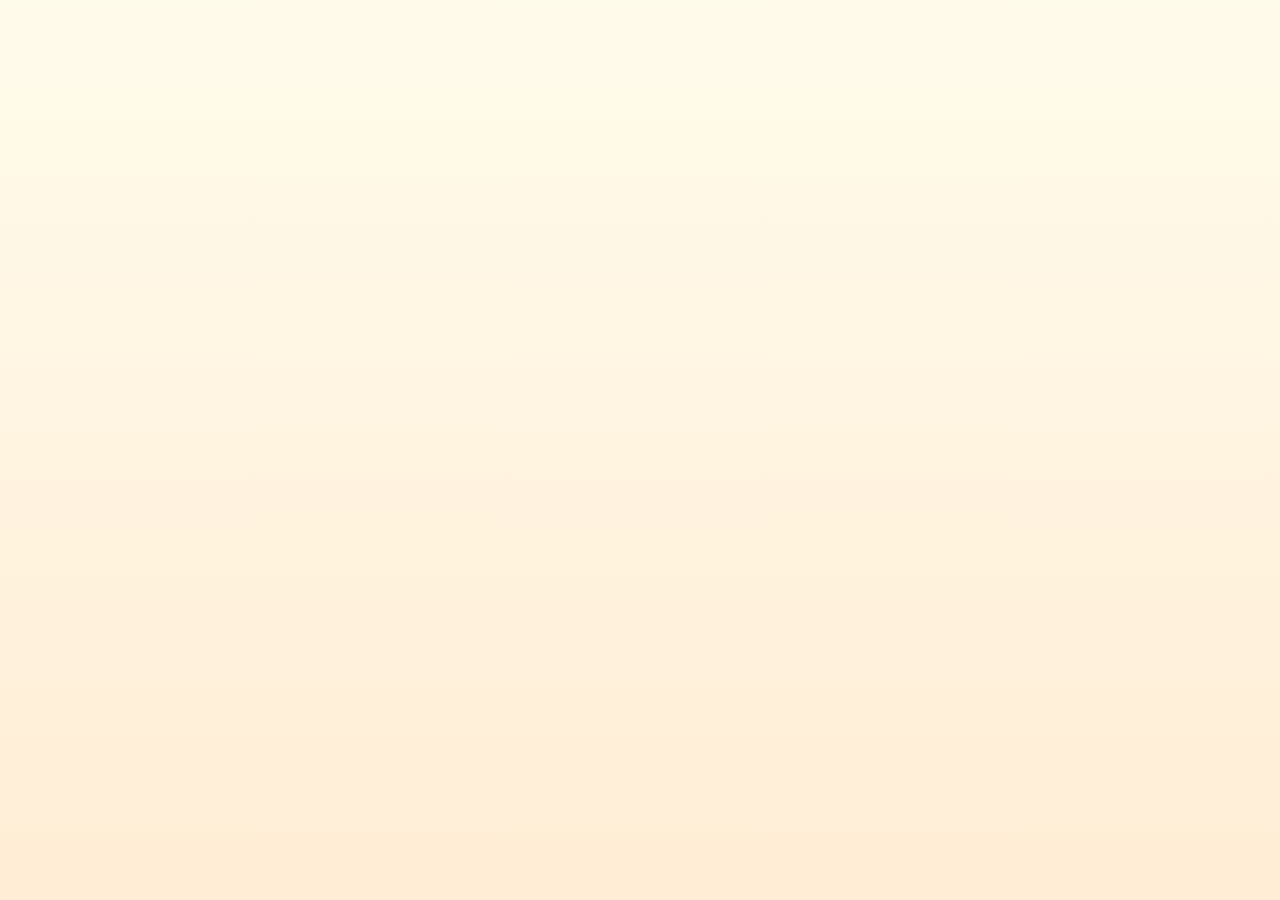
==== ancient-test/index.html @ 05420e65 "部署: 添加古代身份测试和五行介绍H5，替换导航页" ====
<!DOCTYPE html>
<html lang="zh-CN">
  <head>
    <meta charset="UTF-8" />
    <link rel="icon" type="image/svg+xml" href="/vite.svg" />
    <meta name="viewport" content="width=device-width, initial-scale=1.0" />
    <title>古代身份测试</title>
    <style>
      @import url('https://fonts.googleapis.com/css2?family=Ma+Shan+Zheng&display=swap');
      @import url('https://fonts.googleapis.com/css2?family=Noto+Serif+SC:wght@400;500;600&display=swap');
    </style>
    <script type="module" crossorigin src="./assets/index-dZW530NG.js"></script>
    <link rel="stylesheet" crossorigin href="./assets/index-D2iU4sr9.css">
  </head>
  <body>
    <div id="app"></div>
  </body>
</html>
---- ancient-test/assets/index-D2iU4sr9.css ----
*, ::before, ::after {
  --tw-border-spacing-x: 0;
  --tw-border-spacing-y: 0;
  --tw-translate-x: 0;
  --tw-translate-y: 0;
  --tw-rotate: 0;
  --tw-skew-x: 0;
  --tw-skew-y: 0;
  --tw-scale-x: 1;
  --tw-scale-y: 1;
  --tw-pan-x:  ;
  --tw-pan-y:  ;
  --tw-pinch-zoom:  ;
  --tw-scroll-snap-strictness: proximity;
  --tw-gradient-from-position:  ;
  --tw-gradient-via-position:  ;
  --tw-gradient-to-position:  ;
  --tw-ordinal:  ;
  --tw-slashed-zero:  ;
  --tw-numeric-figure:  ;
  --tw-numeric-spacing:  ;
  --tw-numeric-fraction:  ;
  --tw-ring-inset:  ;
  --tw-ring-offset-width: 0px;
  --tw-ring-offset-color: #fff;
  --tw-ring-color: rgb(59 130 246 / 0.5);
  --tw-ring-offset-shadow: 0 0 #0000;
  --tw-ring-shadow: 0 0 #0000;
  --tw-shadow: 0 0 #0000;
  --tw-shadow-colored: 0 0 #0000;
  --tw-blur:  ;
  --tw-brightness:  ;
  --tw-contrast:  ;
  --tw-grayscale:  ;
  --tw-hue-rotate:  ;
  --tw-invert:  ;
  --tw-saturate:  ;
  --tw-sepia:  ;
  --tw-drop-shadow:  ;
  --tw-backdrop-blur:  ;
  --tw-backdrop-brightness:  ;
  --tw-backdrop-contrast:  ;
  --tw-backdrop-grayscale:  ;
  --tw-backdrop-hue-rotate:  ;
  --tw-backdrop-invert:  ;
  --tw-backdrop-opacity:  ;
  --tw-backdrop-saturate:  ;
  --tw-backdrop-sepia:  ;
  --tw-contain-size:  ;
  --tw-contain-layout:  ;
  --tw-contain-paint:  ;
  --tw-contain-style:  ;
}

::backdrop {
  --tw-border-spacing-x: 0;
  --tw-border-spacing-y: 0;
  --tw-translate-x: 0;
  --tw-translate-y: 0;
  --tw-rotate: 0;
  --tw-skew-x: 0;
  --tw-skew-y: 0;
  --tw-scale-x: 1;
  --tw-scale-y: 1;
  --tw-pan-x:  ;
  --tw-pan-y:  ;
  --tw-pinch-zoom:  ;
  --tw-scroll-snap-strictness: proximity;
  --tw-gradient-from-position:  ;
  --tw-gradient-via-position:  ;
  --tw-gradient-to-position:  ;
  --tw-ordinal:  ;
  --tw-slashed-zero:  ;
  --tw-numeric-figure:  ;
  --tw-numeric-spacing:  ;
  --tw-numeric-fraction:  ;
  --tw-ring-inset:  ;
  --tw-ring-offset-width: 0px;
  --tw-ring-offset-color: #fff;
  --tw-ring-color: rgb(59 130 246 / 0.5);
  --tw-ring-offset-shadow: 0 0 #0000;
  --tw-ring-shadow: 0 0 #0000;
  --tw-shadow: 0 0 #0000;
  --tw-shadow-colored: 0 0 #0000;
  --tw-blur:  ;
  --tw-brightness:  ;
  --tw-contrast:  ;
  --tw-grayscale:  ;
  --tw-hue-rotate:  ;
  --tw-invert:  ;
  --tw-saturate:  ;
  --tw-sepia:  ;
  --tw-drop-shadow:  ;
  --tw-backdrop-blur:  ;
  --tw-backdrop-brightness:  ;
  --tw-backdrop-contrast:  ;
  --tw-backdrop-grayscale:  ;
  --tw-backdrop-hue-rotate:  ;
  --tw-backdrop-invert:  ;
  --tw-backdrop-opacity:  ;
  --tw-backdrop-saturate:  ;
  --tw-backdrop-sepia:  ;
  --tw-contain-size:  ;
  --tw-contain-layout:  ;
  --tw-contain-paint:  ;
  --tw-contain-style:  ;
}/*
! tailwindcss v3.4.19 | MIT License | https://tailwindcss.com
*//*
1. Prevent padding and border from affecting element width. (https://github.com/mozdevs/cssremedy/issues/4)
2. Allow adding a border to an element by just adding a border-width. (https://github.com/tailwindcss/tailwindcss/pull/116)
*/

*,
::before,
::after {
  box-sizing: border-box; /* 1 */
  border-width: 0; /* 2 */
  border-style: solid; /* 2 */
  border-color: #e5e7eb; /* 2 */
}

::before,
::after {
  --tw-content: '';
}

/*
1. Use a consistent sensible line-height in all browsers.
2. Prevent adjustments of font size after orientation changes in iOS.
3. Use a more readable tab size.
4. Use the user's configured `sans` font-family by default.
5. Use the user's configured `sans` font-feature-settings by default.
6. Use the user's configured `sans` font-variation-settings by default.
7. Disable tap highlights on iOS
*/

html,
:host {
  line-height: 1.5; /* 1 */
  -webkit-text-size-adjust: 100%; /* 2 */
  -moz-tab-size: 4; /* 3 */
  -o-tab-size: 4;
     tab-size: 4; /* 3 */
  font-family: ui-sans-serif, system-ui, sans-serif, "Apple Color Emoji", "Segoe UI Emoji", "Segoe UI Symbol", "Noto Color Emoji"; /* 4 */
  font-feature-settings: normal; /* 5 */
  font-variation-settings: normal; /* 6 */
  -webkit-tap-highlight-color: transparent; /* 7 */
}

/*
1. Remove the margin in all browsers.
2. Inherit line-height from `html` so users can set them as a class directly on the `html` element.
*/

body {
  margin: 0; /* 1 */
  line-height: inherit; /* 2 */
}

/*
1. Add the correct height in Firefox.
2. Correct the inheritance of border color in Firefox. (https://bugzilla.mozilla.org/show_bug.cgi?id=190655)
3. Ensure horizontal rules are visible by default.
*/

hr {
  height: 0; /* 1 */
  color: inherit; /* 2 */
  border-top-width: 1px; /* 3 */
}

/*
Add the correct text decoration in Chrome, Edge, and Safari.
*/

abbr:where([title]) {
  -webkit-text-decoration: underline dotted;
          text-decoration: underline dotted;
}

/*
Remove the default font size and weight for headings.
*/

h1,
h2,
h3,
h4,
h5,
h6 {
  font-size: inherit;
  font-weight: inherit;
}

/*
Reset links to optimize for opt-in styling instead of opt-out.
*/

a {
  color: inherit;
  text-decoration: inherit;
}

/*
Add the correct font weight in Edge and Safari.
*/

b,
strong {
  font-weight: bolder;
}

/*
1. Use the user's configured `mono` font-family by default.
2. Use the user's configured `mono` font-feature-settings by default.
3. Use the user's configured `mono` font-variation-settings by default.
4. Correct the odd `em` font sizing in all browsers.
*/

code,
kbd,
samp,
pre {
  font-family: ui-monospace, SFMono-Regular, Menlo, Monaco, Consolas, "Liberation Mono", "Courier New", monospace; /* 1 */
  font-feature-settings: normal; /* 2 */
  font-variation-settings: normal; /* 3 */
  font-size: 1em; /* 4 */
}

/*
Add the correct font size in all browsers.
*/

small {
  font-size: 80%;
}

/*
Prevent `sub` and `sup` elements from affecting the line height in all browsers.
*/

sub,
sup {
  font-size: 75%;
  line-height: 0;
  position: relative;
  vertical-align: baseline;
}

sub {
  bottom: -0.25em;
}

sup {
  top: -0.5em;
}

/*
1. Remove text indentation from table contents in Chrome and Safari. (https://bugs.chromium.org/p/chromium/issues/detail?id=999088, https://bugs.webkit.org/show_bug.cgi?id=201297)
2. Correct table border color inheritance in all Chrome and Safari. (https://bugs.chromium.org/p/chromium/issues/detail?id=935729, https://bugs.webkit.org/show_bug.cgi?id=195016)
3. Remove gaps between table borders by default.
*/

table {
  text-indent: 0; /* 1 */
  border-color: inherit; /* 2 */
  border-collapse: collapse; /* 3 */
}

/*
1. Change the font styles in all browsers.
2. Remove the margin in Firefox and Safari.
3. Remove default padding in all browsers.
*/

button,
input,
optgroup,
select,
textarea {
  font-family: inherit; /* 1 */
  font-feature-settings: inherit; /* 1 */
  font-variation-settings: inherit; /* 1 */
  font-size: 100%; /* 1 */
  font-weight: inherit; /* 1 */
  line-height: inherit; /* 1 */
  letter-spacing: inherit; /* 1 */
  color: inherit; /* 1 */
  margin: 0; /* 2 */
  padding: 0; /* 3 */
}

/*
Remove the inheritance of text transform in Edge and Firefox.
*/

button,
select {
  text-transform: none;
}

/*
1. Correct the inability to style clickable types in iOS and Safari.
2. Remove default button styles.
*/

button,
input:where([type='button']),
input:where([type='reset']),
input:where([type='submit']) {
  -webkit-appearance: button; /* 1 */
  background-color: transparent; /* 2 */
  background-image: none; /* 2 */
}

/*
Use the modern Firefox focus style for all focusable elements.
*/

:-moz-focusring {
  outline: auto;
}

/*
Remove the additional `:invalid` styles in Firefox. (https://github.com/mozilla/gecko-dev/blob/2f9eacd9d3d995c937b4251a5557d95d494c9be1/layout/style/res/forms.css#L728-L737)
*/

:-moz-ui-invalid {
  box-shadow: none;
}

/*
Add the correct vertical alignment in Chrome and Firefox.
*/

progress {
  vertical-align: baseline;
}

/*
Correct the cursor style of increment and decrement buttons in Safari.
*/

::-webkit-inner-spin-button,
::-webkit-outer-spin-button {
  height: auto;
}

/*
1. Correct the odd appearance in Chrome and Safari.
2. Correct the outline style in Safari.
*/

[type='search'] {
  -webkit-appearance: textfield; /* 1 */
  outline-offset: -2px; /* 2 */
}

/*
Remove the inner padding in Chrome and Safari on macOS.
*/

::-webkit-search-decoration {
  -webkit-appearance: none;
}

/*
1. Correct the inability to style clickable types in iOS and Safari.
2. Change font properties to `inherit` in Safari.
*/

::-webkit-file-upload-button {
  -webkit-appearance: button; /* 1 */
  font: inherit; /* 2 */
}

/*
Add the correct display in Chrome and Safari.
*/

summary {
  display: list-item;
}

/*
Removes the default spacing and border for appropriate elements.
*/

blockquote,
dl,
dd,
h1,
h2,
h3,
h4,
h5,
h6,
hr,
figure,
p,
pre {
  margin: 0;
}

fieldset {
  margin: 0;
  padding: 0;
}

legend {
  padding: 0;
}

ol,
ul,
menu {
  list-style: none;
  margin: 0;
  padding: 0;
}

/*
Reset default styling for dialogs.
*/
dialog {
  padding: 0;
}

/*
Prevent resizing textareas horizontally by default.
*/

textarea {
  resize: vertical;
}

/*
1. Reset the default placeholder opacity in Firefox. (https://github.com/tailwindlabs/tailwindcss/issues/3300)
2. Set the default placeholder color to the user's configured gray 400 color.
*/

input::-moz-placeholder, textarea::-moz-placeholder {
  opacity: 1; /* 1 */
  color: #9ca3af; /* 2 */
}

input::placeholder,
textarea::placeholder {
  opacity: 1; /* 1 */
  color: #9ca3af; /* 2 */
}

/*
Set the default cursor for buttons.
*/

button,
[role="button"] {
  cursor: pointer;
}

/*
Make sure disabled buttons don't get the pointer cursor.
*/
:disabled {
  cursor: default;
}

/*
1. Make replaced elements `display: block` by default. (https://github.com/mozdevs/cssremedy/issues/14)
2. Add `vertical-align: middle` to align replaced elements more sensibly by default. (https://github.com/jensimmons/cssremedy/issues/14#issuecomment-634934210)
   This can trigger a poorly considered lint error in some tools but is included by design.
*/

img,
svg,
video,
canvas,
audio,
iframe,
embed,
object {
  display: block; /* 1 */
  vertical-align: middle; /* 2 */
}

/*
Constrain images and videos to the parent width and preserve their intrinsic aspect ratio. (https://github.com/mozdevs/cssremedy/issues/14)
*/

img,
video {
  max-width: 100%;
  height: auto;
}

/* Make elements with the HTML hidden attribute stay hidden by default */
[hidden]:where(:not([hidden="until-found"])) {
  display: none;
}
.pointer-events-none {
  pointer-events: none;
}
.fixed {
  position: fixed;
}
.absolute {
  position: absolute;
}
.relative {
  position: relative;
}
.inset-0 {
  inset: 0px;
}
.left-1\/2 {
  left: 50%;
}
.left-4 {
  left: 1rem;
}
.top-4 {
  top: 1rem;
}
.top-\[100px\] {
  top: 100px;
}
.z-10 {
  z-index: 10;
}
.col-span-2 {
  grid-column: span 2 / span 2;
}
.mx-4 {
  margin-left: 1rem;
  margin-right: 1rem;
}
.mx-auto {
  margin-left: auto;
  margin-right: auto;
}
.-ml-1 {
  margin-left: -0.25rem;
}
.mb-1 {
  margin-bottom: 0.25rem;
}
.mb-10 {
  margin-bottom: 2.5rem;
}
.mb-2 {
  margin-bottom: 0.5rem;
}
.mb-3 {
  margin-bottom: 0.75rem;
}
.mb-4 {
  margin-bottom: 1rem;
}
.mb-5 {
  margin-bottom: 1.25rem;
}
.mb-6 {
  margin-bottom: 1.5rem;
}
.mb-8 {
  margin-bottom: 2rem;
}
.ml-3 {
  margin-left: 0.75rem;
}
.mr-2 {
  margin-right: 0.5rem;
}
.mr-3 {
  margin-right: 0.75rem;
}
.mt-1 {
  margin-top: 0.25rem;
}
.mt-10 {
  margin-top: 2.5rem;
}
.mt-12 {
  margin-top: 3rem;
}
.mt-2 {
  margin-top: 0.5rem;
}
.mt-3 {
  margin-top: 0.75rem;
}
.mt-4 {
  margin-top: 1rem;
}
.mt-6 {
  margin-top: 1.5rem;
}
.flex {
  display: flex;
}
.inline-flex {
  display: inline-flex;
}
.grid {
  display: grid;
}
.hidden {
  display: none;
}
.h-1\.5 {
  height: 0.375rem;
}
.h-10 {
  height: 2.5rem;
}
.h-16 {
  height: 4rem;
}
.h-2 {
  height: 0.5rem;
}
.h-3 {
  height: 0.75rem;
}
.h-4 {
  height: 1rem;
}
.h-5 {
  height: 1.25rem;
}
.h-8 {
  height: 2rem;
}
.h-\[135px\] {
  height: 135px;
}
.h-full {
  height: 100%;
}
.min-h-0 {
  min-height: 0px;
}
.min-h-screen {
  min-height: 100vh;
}
.w-1\.5 {
  width: 0.375rem;
}
.w-10 {
  width: 2.5rem;
}
.w-14 {
  width: 3.5rem;
}
.w-16 {
  width: 4rem;
}
.w-2 {
  width: 0.5rem;
}
.w-4 {
  width: 1rem;
}
.w-5 {
  width: 1.25rem;
}
.w-8 {
  width: 2rem;
}
.w-\[135px\] {
  width: 135px;
}
.w-full {
  width: 100%;
}
.max-w-2xl {
  max-width: 42rem;
}
.max-w-\[375px\] {
  max-width: 375px;
}
.max-w-md {
  max-width: 28rem;
}
.max-w-sm {
  max-width: 24rem;
}
.flex-1 {
  flex: 1 1 0%;
}
.flex-shrink {
  flex-shrink: 1;
}
.flex-shrink-0 {
  flex-shrink: 0;
}
.-translate-x-1\/2 {
  --tw-translate-x: -50%;
  transform: translate(var(--tw-translate-x), var(--tw-translate-y)) rotate(var(--tw-rotate)) skewX(var(--tw-skew-x)) skewY(var(--tw-skew-y)) scaleX(var(--tw-scale-x)) scaleY(var(--tw-scale-y));
}
.transform {
  transform: translate(var(--tw-translate-x), var(--tw-translate-y)) rotate(var(--tw-rotate)) skewX(var(--tw-skew-x)) skewY(var(--tw-skew-y)) scaleX(var(--tw-scale-x)) scaleY(var(--tw-scale-y));
}
@keyframes spin {

  to {
    transform: rotate(360deg);
  }
}
.animate-spin {
  animation: spin 1s linear infinite;
}
.cursor-pointer {
  cursor: pointer;
}
.list-none {
  list-style-type: none;
}
.grid-cols-2 {
  grid-template-columns: repeat(2, minmax(0, 1fr));
}
.grid-cols-7 {
  grid-template-columns: repeat(7, minmax(0, 1fr));
}
.flex-col {
  flex-direction: column;
}
.flex-wrap {
  flex-wrap: wrap;
}
.items-center {
  align-items: center;
}
.justify-center {
  justify-content: center;
}
.justify-between {
  justify-content: space-between;
}
.gap-2 {
  gap: 0.5rem;
}
.gap-3 {
  gap: 0.75rem;
}
.gap-4 {
  gap: 1rem;
}
.gap-5 {
  gap: 1.25rem;
}
.space-x-3 > :not([hidden]) ~ :not([hidden]) {
  --tw-space-x-reverse: 0;
  margin-right: calc(0.75rem * var(--tw-space-x-reverse));
  margin-left: calc(0.75rem * calc(1 - var(--tw-space-x-reverse)));
}
.space-y-3 > :not([hidden]) ~ :not([hidden]) {
  --tw-space-y-reverse: 0;
  margin-top: calc(0.75rem * calc(1 - var(--tw-space-y-reverse)));
  margin-bottom: calc(0.75rem * var(--tw-space-y-reverse));
}
.overflow-hidden {
  overflow: hidden;
}
.rounded {
  border-radius: 0.25rem;
}
.rounded-2xl {
  border-radius: 1rem;
}
.rounded-3xl {
  border-radius: 1.5rem;
}
.rounded-full {
  border-radius: 9999px;
}
.rounded-lg {
  border-radius: 0.5rem;
}
.rounded-xl {
  border-radius: 0.75rem;
}
.rounded-t-2xl {
  border-top-left-radius: 1rem;
  border-top-right-radius: 1rem;
}
.border {
  border-width: 1px;
}
.border-t {
  border-top-width: 1px;
}
.border-amber-200 {
  --tw-border-opacity: 1;
  border-color: rgb(253 230 138 / var(--tw-border-opacity, 1));
}
.border-amber-200\/0 {
  border-color: rgb(253 230 138 / 0);
}
.border-amber-200\/10 {
  border-color: rgb(253 230 138 / 0.1);
}
.border-amber-200\/100 {
  border-color: rgb(253 230 138 / 1);
}
.border-amber-200\/15 {
  border-color: rgb(253 230 138 / 0.15);
}
.border-amber-200\/20 {
  border-color: rgb(253 230 138 / 0.2);
}
.border-amber-200\/25 {
  border-color: rgb(253 230 138 / 0.25);
}
.border-amber-200\/30 {
  border-color: rgb(253 230 138 / 0.3);
}
.border-amber-200\/35 {
  border-color: rgb(253 230 138 / 0.35);
}
.border-amber-200\/40 {
  border-color: rgb(253 230 138 / 0.4);
}
.border-amber-200\/45 {
  border-color: rgb(253 230 138 / 0.45);
}
.border-amber-200\/5 {
  border-color: rgb(253 230 138 / 0.05);
}
.border-amber-200\/50 {
  border-color: rgb(253 230 138 / 0.5);
}
.border-amber-200\/55 {
  border-color: rgb(253 230 138 / 0.55);
}
.border-amber-200\/60 {
  border-color: rgb(253 230 138 / 0.6);
}
.border-amber-200\/65 {
  border-color: rgb(253 230 138 / 0.65);
}
.border-amber-200\/70 {
  border-color: rgb(253 230 138 / 0.7);
}
.border-amber-200\/75 {
  border-color: rgb(253 230 138 / 0.75);
}
.border-amber-200\/80 {
  border-color: rgb(253 230 138 / 0.8);
}
.border-amber-200\/85 {
  border-color: rgb(253 230 138 / 0.85);
}
.border-amber-200\/90 {
  border-color: rgb(253 230 138 / 0.9);
}
.border-amber-200\/95 {
  border-color: rgb(253 230 138 / 0.95);
}
.border-blue-200 {
  --tw-border-opacity: 1;
  border-color: rgb(191 219 254 / var(--tw-border-opacity, 1));
}
.border-blue-200\/0 {
  border-color: rgb(191 219 254 / 0);
}
.border-blue-200\/10 {
  border-color: rgb(191 219 254 / 0.1);
}
.border-blue-200\/100 {
  border-color: rgb(191 219 254 / 1);
}
.border-blue-200\/15 {
  border-color: rgb(191 219 254 / 0.15);
}
.border-blue-200\/20 {
  border-color: rgb(191 219 254 / 0.2);
}
.border-blue-200\/25 {
  border-color: rgb(191 219 254 / 0.25);
}
.border-blue-200\/30 {
  border-color: rgb(191 219 254 / 0.3);
}
.border-blue-200\/35 {
  border-color: rgb(191 219 254 / 0.35);
}
.border-blue-200\/40 {
  border-color: rgb(191 219 254 / 0.4);
}
.border-blue-200\/45 {
  border-color: rgb(191 219 254 / 0.45);
}
.border-blue-200\/5 {
  border-color: rgb(191 219 254 / 0.05);
}
.border-blue-200\/50 {
  border-color: rgb(191 219 254 / 0.5);
}
.border-blue-200\/55 {
  border-color: rgb(191 219 254 / 0.55);
}
.border-blue-200\/60 {
  border-color: rgb(191 219 254 / 0.6);
}
.border-blue-200\/65 {
  border-color: rgb(191 219 254 / 0.65);
}
.border-blue-200\/70 {
  border-color: rgb(191 219 254 / 0.7);
}
.border-blue-200\/75 {
  border-color: rgb(191 219 254 / 0.75);
}
.border-blue-200\/80 {
  border-color: rgb(191 219 254 / 0.8);
}
.border-blue-200\/85 {
  border-color: rgb(191 219 254 / 0.85);
}
.border-blue-200\/90 {
  border-color: rgb(191 219 254 / 0.9);
}
.border-blue-200\/95 {
  border-color: rgb(191 219 254 / 0.95);
}
.border-emerald-200 {
  --tw-border-opacity: 1;
  border-color: rgb(167 243 208 / var(--tw-border-opacity, 1));
}
.border-emerald-200\/0 {
  border-color: rgb(167 243 208 / 0);
}
.border-emerald-200\/10 {
  border-color: rgb(167 243 208 / 0.1);
}
.border-emerald-200\/100 {
  border-color: rgb(167 243 208 / 1);
}
.border-emerald-200\/15 {
  border-color: rgb(167 243 208 / 0.15);
}
.border-emerald-200\/20 {
  border-color: rgb(167 243 208 / 0.2);
}
.border-emerald-200\/25 {
  border-color: rgb(167 243 208 / 0.25);
}
.border-emerald-200\/30 {
  border-color: rgb(167 243 208 / 0.3);
}
.border-emerald-200\/35 {
  border-color: rgb(167 243 208 / 0.35);
}
.border-emerald-200\/40 {
  border-color: rgb(167 243 208 / 0.4);
}
.border-emerald-200\/45 {
  border-color: rgb(167 243 208 / 0.45);
}
.border-emerald-200\/5 {
  border-color: rgb(167 243 208 / 0.05);
}
.border-emerald-200\/50 {
  border-color: rgb(167 243 208 / 0.5);
}
.border-emerald-200\/55 {
  border-color: rgb(167 243 208 / 0.55);
}
.border-emerald-200\/60 {
  border-color: rgb(167 243 208 / 0.6);
}
.border-emerald-200\/65 {
  border-color: rgb(167 243 208 / 0.65);
}
.border-emerald-200\/70 {
  border-color: rgb(167 243 208 / 0.7);
}
.border-emerald-200\/75 {
  border-color: rgb(167 243 208 / 0.75);
}
.border-emerald-200\/80 {
  border-color: rgb(167 243 208 / 0.8);
}
.border-emerald-200\/85 {
  border-color: rgb(167 243 208 / 0.85);
}
.border-emerald-200\/90 {
  border-color: rgb(167 243 208 / 0.9);
}
.border-emerald-200\/95 {
  border-color: rgb(167 243 208 / 0.95);
}
.border-gray-200 {
  --tw-border-opacity: 1;
  border-color: rgb(229 231 235 / var(--tw-border-opacity, 1));
}
.border-gray-200\/50 {
  border-color: rgb(229 231 235 / 0.5);
}
.border-red-200 {
  --tw-border-opacity: 1;
  border-color: rgb(254 202 202 / var(--tw-border-opacity, 1));
}
.border-red-200\/0 {
  border-color: rgb(254 202 202 / 0);
}
.border-red-200\/10 {
  border-color: rgb(254 202 202 / 0.1);
}
.border-red-200\/100 {
  border-color: rgb(254 202 202 / 1);
}
.border-red-200\/15 {
  border-color: rgb(254 202 202 / 0.15);
}
.border-red-200\/20 {
  border-color: rgb(254 202 202 / 0.2);
}
.border-red-200\/25 {
  border-color: rgb(254 202 202 / 0.25);
}
.border-red-200\/30 {
  border-color: rgb(254 202 202 / 0.3);
}
.border-red-200\/35 {
  border-color: rgb(254 202 202 / 0.35);
}
.border-red-200\/40 {
  border-color: rgb(254 202 202 / 0.4);
}
.border-red-200\/45 {
  border-color: rgb(254 202 202 / 0.45);
}
.border-red-200\/5 {
  border-color: rgb(254 202 202 / 0.05);
}
.border-red-200\/50 {
  border-color: rgb(254 202 202 / 0.5);
}
.border-red-200\/55 {
  border-color: rgb(254 202 202 / 0.55);
}
.border-red-200\/60 {
  border-color: rgb(254 202 202 / 0.6);
}
.border-red-200\/65 {
  border-color: rgb(254 202 202 / 0.65);
}
.border-red-200\/70 {
  border-color: rgb(254 202 202 / 0.7);
}
.border-red-200\/75 {
  border-color: rgb(254 202 202 / 0.75);
}
.border-red-200\/80 {
  border-color: rgb(254 202 202 / 0.8);
}
.border-red-200\/85 {
  border-color: rgb(254 202 202 / 0.85);
}
.border-red-200\/90 {
  border-color: rgb(254 202 202 / 0.9);
}
.border-red-200\/95 {
  border-color: rgb(254 202 202 / 0.95);
}
.border-yellow-200 {
  --tw-border-opacity: 1;
  border-color: rgb(254 240 138 / var(--tw-border-opacity, 1));
}
.border-yellow-200\/0 {
  border-color: rgb(254 240 138 / 0);
}
.border-yellow-200\/10 {
  border-color: rgb(254 240 138 / 0.1);
}
.border-yellow-200\/100 {
  border-color: rgb(254 240 138 / 1);
}
.border-yellow-200\/15 {
  border-color: rgb(254 240 138 / 0.15);
}
.border-yellow-200\/20 {
  border-color: rgb(254 240 138 / 0.2);
}
.border-yellow-200\/25 {
  border-color: rgb(254 240 138 / 0.25);
}
.border-yellow-200\/30 {
  border-color: rgb(254 240 138 / 0.3);
}
.border-yellow-200\/35 {
  border-color: rgb(254 240 138 / 0.35);
}
.border-yellow-200\/40 {
  border-color: rgb(254 240 138 / 0.4);
}
.border-yellow-200\/45 {
  border-color: rgb(254 240 138 / 0.45);
}
.border-yellow-200\/5 {
  border-color: rgb(254 240 138 / 0.05);
}
.border-yellow-200\/50 {
  border-color: rgb(254 240 138 / 0.5);
}
.border-yellow-200\/55 {
  border-color: rgb(254 240 138 / 0.55);
}
.border-yellow-200\/60 {
  border-color: rgb(254 240 138 / 0.6);
}
.border-yellow-200\/65 {
  border-color: rgb(254 240 138 / 0.65);
}
.border-yellow-200\/70 {
  border-color: rgb(254 240 138 / 0.7);
}
.border-yellow-200\/75 {
  border-color: rgb(254 240 138 / 0.75);
}
.border-yellow-200\/80 {
  border-color: rgb(254 240 138 / 0.8);
}
.border-yellow-200\/85 {
  border-color: rgb(254 240 138 / 0.85);
}
.border-yellow-200\/90 {
  border-color: rgb(254 240 138 / 0.9);
}
.border-yellow-200\/95 {
  border-color: rgb(254 240 138 / 0.95);
}
.bg-\[\#27ae60\] {
  --tw-bg-opacity: 1;
  background-color: rgb(39 174 96 / var(--tw-bg-opacity, 1));
}
.bg-\[\#2c3e50\] {
  --tw-bg-opacity: 1;
  background-color: rgb(44 62 80 / var(--tw-bg-opacity, 1));
}
.bg-\[\#f8f9fa\] {
  --tw-bg-opacity: 1;
  background-color: rgb(248 249 250 / var(--tw-bg-opacity, 1));
}
.bg-amber-100 {
  --tw-bg-opacity: 1;
  background-color: rgb(254 243 199 / var(--tw-bg-opacity, 1));
}
.bg-amber-50 {
  --tw-bg-opacity: 1;
  background-color: rgb(255 251 235 / var(--tw-bg-opacity, 1));
}
.bg-amber-50\/0 {
  background-color: rgb(255 251 235 / 0);
}
.bg-amber-50\/10 {
  background-color: rgb(255 251 235 / 0.1);
}
.bg-amber-50\/100 {
  background-color: rgb(255 251 235 / 1);
}
.bg-amber-50\/15 {
  background-color: rgb(255 251 235 / 0.15);
}
.bg-amber-50\/20 {
  background-color: rgb(255 251 235 / 0.2);
}
.bg-amber-50\/25 {
  background-color: rgb(255 251 235 / 0.25);
}
.bg-amber-50\/30 {
  background-color: rgb(255 251 235 / 0.3);
}
.bg-amber-50\/35 {
  background-color: rgb(255 251 235 / 0.35);
}
.bg-amber-50\/40 {
  background-color: rgb(255 251 235 / 0.4);
}
.bg-amber-50\/45 {
  background-color: rgb(255 251 235 / 0.45);
}
.bg-amber-50\/5 {
  background-color: rgb(255 251 235 / 0.05);
}
.bg-amber-50\/50 {
  background-color: rgb(255 251 235 / 0.5);
}
.bg-amber-50\/55 {
  background-color: rgb(255 251 235 / 0.55);
}
.bg-amber-50\/60 {
  background-color: rgb(255 251 235 / 0.6);
}
.bg-amber-50\/65 {
  background-color: rgb(255 251 235 / 0.65);
}
.bg-amber-50\/70 {
  background-color: rgb(255 251 235 / 0.7);
}
.bg-amber-50\/75 {
  background-color: rgb(255 251 235 / 0.75);
}
.bg-amber-50\/80 {
  background-color: rgb(255 251 235 / 0.8);
}
.bg-amber-50\/85 {
  background-color: rgb(255 251 235 / 0.85);
}
.bg-amber-50\/90 {
  background-color: rgb(255 251 235 / 0.9);
}
.bg-amber-50\/95 {
  background-color: rgb(255 251 235 / 0.95);
}
.bg-amber-500 {
  --tw-bg-opacity: 1;
  background-color: rgb(245 158 11 / var(--tw-bg-opacity, 1));
}
.bg-amber-500\/0 {
  background-color: rgb(245 158 11 / 0);
}
.bg-amber-500\/10 {
  background-color: rgb(245 158 11 / 0.1);
}
.bg-amber-500\/100 {
  background-color: rgb(245 158 11 / 1);
}
.bg-amber-500\/15 {
  background-color: rgb(245 158 11 / 0.15);
}
.bg-amber-500\/20 {
  background-color: rgb(245 158 11 / 0.2);
}
.bg-amber-500\/25 {
  background-color: rgb(245 158 11 / 0.25);
}
.bg-amber-500\/30 {
  background-color: rgb(245 158 11 / 0.3);
}
.bg-amber-500\/35 {
  background-color: rgb(245 158 11 / 0.35);
}
.bg-amber-500\/40 {
  background-color: rgb(245 158 11 / 0.4);
}
.bg-amber-500\/45 {
  background-color: rgb(245 158 11 / 0.45);
}
.bg-amber-500\/5 {
  background-color: rgb(245 158 11 / 0.05);
}
.bg-amber-500\/50 {
  background-color: rgb(245 158 11 / 0.5);
}
.bg-amber-500\/55 {
  background-color: rgb(245 158 11 / 0.55);
}
.bg-amber-500\/60 {
  background-color: rgb(245 158 11 / 0.6);
}
.bg-amber-500\/65 {
  background-color: rgb(245 158 11 / 0.65);
}
.bg-amber-500\/70 {
  background-color: rgb(245 158 11 / 0.7);
}
.bg-amber-500\/75 {
  background-color: rgb(245 158 11 / 0.75);
}
.bg-amber-500\/80 {
  background-color: rgb(245 158 11 / 0.8);
}
.bg-amber-500\/85 {
  background-color: rgb(245 158 11 / 0.85);
}
.bg-amber-500\/90 {
  background-color: rgb(245 158 11 / 0.9);
}
.bg-amber-500\/95 {
  background-color: rgb(245 158 11 / 0.95);
}
.bg-blue-50 {
  --tw-bg-opacity: 1;
  background-color: rgb(239 246 255 / var(--tw-bg-opacity, 1));
}
.bg-blue-50\/0 {
  background-color: rgb(239 246 255 / 0);
}
.bg-blue-50\/10 {
  background-color: rgb(239 246 255 / 0.1);
}
.bg-blue-50\/100 {
  background-color: rgb(239 246 255 / 1);
}
.bg-blue-50\/15 {
  background-color: rgb(239 246 255 / 0.15);
}
.bg-blue-50\/20 {
  background-color: rgb(239 246 255 / 0.2);
}
.bg-blue-50\/25 {
  background-color: rgb(239 246 255 / 0.25);
}
.bg-blue-50\/30 {
  background-color: rgb(239 246 255 / 0.3);
}
.bg-blue-50\/35 {
  background-color: rgb(239 246 255 / 0.35);
}
.bg-blue-50\/40 {
  background-color: rgb(239 246 255 / 0.4);
}
.bg-blue-50\/45 {
  background-color: rgb(239 246 255 / 0.45);
}
.bg-blue-50\/5 {
  background-color: rgb(239 246 255 / 0.05);
}
.bg-blue-50\/50 {
  background-color: rgb(239 246 255 / 0.5);
}
.bg-blue-50\/55 {
  background-color: rgb(239 246 255 / 0.55);
}
.bg-blue-50\/60 {
  background-color: rgb(239 246 255 / 0.6);
}
.bg-blue-50\/65 {
  background-color: rgb(239 246 255 / 0.65);
}
.bg-blue-50\/70 {
  background-color: rgb(239 246 255 / 0.7);
}
.bg-blue-50\/75 {
  background-color: rgb(239 246 255 / 0.75);
}
.bg-blue-50\/80 {
  background-color: rgb(239 246 255 / 0.8);
}
.bg-blue-50\/85 {
  background-color: rgb(239 246 255 / 0.85);
}
.bg-blue-50\/90 {
  background-color: rgb(239 246 255 / 0.9);
}
.bg-blue-50\/95 {
  background-color: rgb(239 246 255 / 0.95);
}
.bg-blue-500 {
  --tw-bg-opacity: 1;
  background-color: rgb(59 130 246 / var(--tw-bg-opacity, 1));
}
.bg-blue-500\/0 {
  background-color: rgb(59 130 246 / 0);
}
.bg-blue-500\/10 {
  background-color: rgb(59 130 246 / 0.1);
}
.bg-blue-500\/100 {
  background-color: rgb(59 130 246 / 1);
}
.bg-blue-500\/15 {
  background-color: rgb(59 130 246 / 0.15);
}
.bg-blue-500\/20 {
  background-color: rgb(59 130 246 / 0.2);
}
.bg-blue-500\/25 {
  background-color: rgb(59 130 246 / 0.25);
}
.bg-blue-500\/30 {
  background-color: rgb(59 130 246 / 0.3);
}
.bg-blue-500\/35 {
  background-color: rgb(59 130 246 / 0.35);
}
.bg-blue-500\/40 {
  background-color: rgb(59 130 246 / 0.4);
}
.bg-blue-500\/45 {
  background-color: rgb(59 130 246 / 0.45);
}
.bg-blue-500\/5 {
  background-color: rgb(59 130 246 / 0.05);
}
.bg-blue-500\/50 {
  background-color: rgb(59 130 246 / 0.5);
}
.bg-blue-500\/55 {
  background-color: rgb(59 130 246 / 0.55);
}
.bg-blue-500\/60 {
  background-color: rgb(59 130 246 / 0.6);
}
.bg-blue-500\/65 {
  background-color: rgb(59 130 246 / 0.65);
}
.bg-blue-500\/70 {
  background-color: rgb(59 130 246 / 0.7);
}
.bg-blue-500\/75 {
  background-color: rgb(59 130 246 / 0.75);
}
.bg-blue-500\/80 {
  background-color: rgb(59 130 246 / 0.8);
}
.bg-blue-500\/85 {
  background-color: rgb(59 130 246 / 0.85);
}
.bg-blue-500\/90 {
  background-color: rgb(59 130 246 / 0.9);
}
.bg-blue-500\/95 {
  background-color: rgb(59 130 246 / 0.95);
}
.bg-earth {
  --tw-bg-opacity: 1;
  background-color: rgb(161 98 7 / var(--tw-bg-opacity, 1));
}
.bg-emerald-100 {
  --tw-bg-opacity: 1;
  background-color: rgb(209 250 229 / var(--tw-bg-opacity, 1));
}
.bg-emerald-50 {
  --tw-bg-opacity: 1;
  background-color: rgb(236 253 245 / var(--tw-bg-opacity, 1));
}
.bg-emerald-50\/0 {
  background-color: rgb(236 253 245 / 0);
}
.bg-emerald-50\/10 {
  background-color: rgb(236 253 245 / 0.1);
}
.bg-emerald-50\/100 {
  background-color: rgb(236 253 245 / 1);
}
.bg-emerald-50\/15 {
  background-color: rgb(236 253 245 / 0.15);
}
.bg-emerald-50\/20 {
  background-color: rgb(236 253 245 / 0.2);
}
.bg-emerald-50\/25 {
  background-color: rgb(236 253 245 / 0.25);
}
.bg-emerald-50\/30 {
  background-color: rgb(236 253 245 / 0.3);
}
.bg-emerald-50\/35 {
  background-color: rgb(236 253 245 / 0.35);
}
.bg-emerald-50\/40 {
  background-color: rgb(236 253 245 / 0.4);
}
.bg-emerald-50\/45 {
  background-color: rgb(236 253 245 / 0.45);
}
.bg-emerald-50\/5 {
  background-color: rgb(236 253 245 / 0.05);
}
.bg-emerald-50\/50 {
  background-color: rgb(236 253 245 / 0.5);
}
.bg-emerald-50\/55 {
  background-color: rgb(236 253 245 / 0.55);
}
.bg-emerald-50\/60 {
  background-color: rgb(236 253 245 / 0.6);
}
.bg-emerald-50\/65 {
  background-color: rgb(236 253 245 / 0.65);
}
.bg-emerald-50\/70 {
  background-color: rgb(236 253 245 / 0.7);
}
.bg-emerald-50\/75 {
  background-color: rgb(236 253 245 / 0.75);
}
.bg-emerald-50\/80 {
  background-color: rgb(236 253 245 / 0.8);
}
.bg-emerald-50\/85 {
  background-color: rgb(236 253 245 / 0.85);
}
.bg-emerald-50\/90 {
  background-color: rgb(236 253 245 / 0.9);
}
.bg-emerald-50\/95 {
  background-color: rgb(236 253 245 / 0.95);
}
.bg-emerald-500 {
  --tw-bg-opacity: 1;
  background-color: rgb(16 185 129 / var(--tw-bg-opacity, 1));
}
.bg-emerald-500\/0 {
  background-color: rgb(16 185 129 / 0);
}
.bg-emerald-500\/10 {
  background-color: rgb(16 185 129 / 0.1);
}
.bg-emerald-500\/100 {
  background-color: rgb(16 185 129 / 1);
}
.bg-emerald-500\/15 {
  background-color: rgb(16 185 129 / 0.15);
}
.bg-emerald-500\/20 {
  background-color: rgb(16 185 129 / 0.2);
}
.bg-emerald-500\/25 {
  background-color: rgb(16 185 129 / 0.25);
}
.bg-emerald-500\/30 {
  background-color: rgb(16 185 129 / 0.3);
}
.bg-emerald-500\/35 {
  background-color: rgb(16 185 129 / 0.35);
}
.bg-emerald-500\/40 {
  background-color: rgb(16 185 129 / 0.4);
}
.bg-emerald-500\/45 {
  background-color: rgb(16 185 129 / 0.45);
}
.bg-emerald-500\/5 {
  background-color: rgb(16 185 129 / 0.05);
}
.bg-emerald-500\/50 {
  background-color: rgb(16 185 129 / 0.5);
}
.bg-emerald-500\/55 {
  background-color: rgb(16 185 129 / 0.55);
}
.bg-emerald-500\/60 {
  background-color: rgb(16 185 129 / 0.6);
}
.bg-emerald-500\/65 {
  background-color: rgb(16 185 129 / 0.65);
}
.bg-emerald-500\/70 {
  background-color: rgb(16 185 129 / 0.7);
}
.bg-emerald-500\/75 {
  background-color: rgb(16 185 129 / 0.75);
}
.bg-emerald-500\/80 {
  background-color: rgb(16 185 129 / 0.8);
}
.bg-emerald-500\/85 {
  background-color: rgb(16 185 129 / 0.85);
}
.bg-emerald-500\/90 {
  background-color: rgb(16 185 129 / 0.9);
}
.bg-emerald-500\/95 {
  background-color: rgb(16 185 129 / 0.95);
}
.bg-fire {
  --tw-bg-opacity: 1;
  background-color: rgb(239 68 68 / var(--tw-bg-opacity, 1));
}
.bg-gray-100 {
  --tw-bg-opacity: 1;
  background-color: rgb(243 244 246 / var(--tw-bg-opacity, 1));
}
.bg-gray-200 {
  --tw-bg-opacity: 1;
  background-color: rgb(229 231 235 / var(--tw-bg-opacity, 1));
}
.bg-gray-500 {
  --tw-bg-opacity: 1;
  background-color: rgb(107 114 128 / var(--tw-bg-opacity, 1));
}
.bg-metal {
  --tw-bg-opacity: 1;
  background-color: rgb(245 158 11 / var(--tw-bg-opacity, 1));
}
.bg-red-50 {
  --tw-bg-opacity: 1;
  background-color: rgb(254 242 242 / var(--tw-bg-opacity, 1));
}
.bg-red-50\/0 {
  background-color: rgb(254 242 242 / 0);
}
.bg-red-50\/10 {
  background-color: rgb(254 242 242 / 0.1);
}
.bg-red-50\/100 {
  background-color: rgb(254 242 242 / 1);
}
.bg-red-50\/15 {
  background-color: rgb(254 242 242 / 0.15);
}
.bg-red-50\/20 {
  background-color: rgb(254 242 242 / 0.2);
}
.bg-red-50\/25 {
  background-color: rgb(254 242 242 / 0.25);
}
.bg-red-50\/30 {
  background-color: rgb(254 242 242 / 0.3);
}
.bg-red-50\/35 {
  background-color: rgb(254 242 242 / 0.35);
}
.bg-red-50\/40 {
  background-color: rgb(254 242 242 / 0.4);
}
.bg-red-50\/45 {
  background-color: rgb(254 242 242 / 0.45);
}
.bg-red-50\/5 {
  background-color: rgb(254 242 242 / 0.05);
}
.bg-red-50\/50 {
  background-color: rgb(254 242 242 / 0.5);
}
.bg-red-50\/55 {
  background-color: rgb(254 242 242 / 0.55);
}
.bg-red-50\/60 {
  background-color: rgb(254 242 242 / 0.6);
}
.bg-red-50\/65 {
  background-color: rgb(254 242 242 / 0.65);
}
.bg-red-50\/70 {
  background-color: rgb(254 242 242 / 0.7);
}
.bg-red-50\/75 {
  background-color: rgb(254 242 242 / 0.75);
}
.bg-red-50\/80 {
  background-color: rgb(254 242 242 / 0.8);
}
.bg-red-50\/85 {
  background-color: rgb(254 242 242 / 0.85);
}
.bg-red-50\/90 {
  background-color: rgb(254 242 242 / 0.9);
}
.bg-red-50\/95 {
  background-color: rgb(254 242 242 / 0.95);
}
.bg-red-500 {
  --tw-bg-opacity: 1;
  background-color: rgb(239 68 68 / var(--tw-bg-opacity, 1));
}
.bg-red-500\/0 {
  background-color: rgb(239 68 68 / 0);
}
.bg-red-500\/10 {
  background-color: rgb(239 68 68 / 0.1);
}
.bg-red-500\/100 {
  background-color: rgb(239 68 68 / 1);
}
.bg-red-500\/15 {
  background-color: rgb(239 68 68 / 0.15);
}
.bg-red-500\/20 {
  background-color: rgb(239 68 68 / 0.2);
}
.bg-red-500\/25 {
  background-color: rgb(239 68 68 / 0.25);
}
.bg-red-500\/30 {
  background-color: rgb(239 68 68 / 0.3);
}
.bg-red-500\/35 {
  background-color: rgb(239 68 68 / 0.35);
}
.bg-red-500\/40 {
  background-color: rgb(239 68 68 / 0.4);
}
.bg-red-500\/45 {
  background-color: rgb(239 68 68 / 0.45);
}
.bg-red-500\/5 {
  background-color: rgb(239 68 68 / 0.05);
}
.bg-red-500\/50 {
  background-color: rgb(239 68 68 / 0.5);
}
.bg-red-500\/55 {
  background-color: rgb(239 68 68 / 0.55);
}
.bg-red-500\/60 {
  background-color: rgb(239 68 68 / 0.6);
}
.bg-red-500\/65 {
  background-color: rgb(239 68 68 / 0.65);
}
.bg-red-500\/70 {
  background-color: rgb(239 68 68 / 0.7);
}
.bg-red-500\/75 {
  background-color: rgb(239 68 68 / 0.75);
}
.bg-red-500\/80 {
  background-color: rgb(239 68 68 / 0.8);
}
.bg-red-500\/85 {
  background-color: rgb(239 68 68 / 0.85);
}
.bg-red-500\/90 {
  background-color: rgb(239 68 68 / 0.9);
}
.bg-red-500\/95 {
  background-color: rgb(239 68 68 / 0.95);
}
.bg-water {
  --tw-bg-opacity: 1;
  background-color: rgb(59 130 246 / var(--tw-bg-opacity, 1));
}
.bg-white\/20 {
  background-color: rgb(255 255 255 / 0.2);
}
.bg-wood {
  --tw-bg-opacity: 1;
  background-color: rgb(16 185 129 / var(--tw-bg-opacity, 1));
}
.bg-yellow-50 {
  --tw-bg-opacity: 1;
  background-color: rgb(254 252 232 / var(--tw-bg-opacity, 1));
}
.bg-yellow-50\/0 {
  background-color: rgb(254 252 232 / 0);
}
.bg-yellow-50\/10 {
  background-color: rgb(254 252 232 / 0.1);
}
.bg-yellow-50\/100 {
  background-color: rgb(254 252 232 / 1);
}
.bg-yellow-50\/15 {
  background-color: rgb(254 252 232 / 0.15);
}
.bg-yellow-50\/20 {
  background-color: rgb(254 252 232 / 0.2);
}
.bg-yellow-50\/25 {
  background-color: rgb(254 252 232 / 0.25);
}
.bg-yellow-50\/30 {
  background-color: rgb(254 252 232 / 0.3);
}
.bg-yellow-50\/35 {
  background-color: rgb(254 252 232 / 0.35);
}
.bg-yellow-50\/40 {
  background-color: rgb(254 252 232 / 0.4);
}
.bg-yellow-50\/45 {
  background-color: rgb(254 252 232 / 0.45);
}
.bg-yellow-50\/5 {
  background-color: rgb(254 252 232 / 0.05);
}
.bg-yellow-50\/50 {
  background-color: rgb(254 252 232 / 0.5);
}
.bg-yellow-50\/55 {
  background-color: rgb(254 252 232 / 0.55);
}
.bg-yellow-50\/60 {
  background-color: rgb(254 252 232 / 0.6);
}
.bg-yellow-50\/65 {
  background-color: rgb(254 252 232 / 0.65);
}
.bg-yellow-50\/70 {
  background-color: rgb(254 252 232 / 0.7);
}
.bg-yellow-50\/75 {
  background-color: rgb(254 252 232 / 0.75);
}
.bg-yellow-50\/80 {
  background-color: rgb(254 252 232 / 0.8);
}
.bg-yellow-50\/85 {
  background-color: rgb(254 252 232 / 0.85);
}
.bg-yellow-50\/90 {
  background-color: rgb(254 252 232 / 0.9);
}
.bg-yellow-50\/95 {
  background-color: rgb(254 252 232 / 0.95);
}
.bg-yellow-500 {
  --tw-bg-opacity: 1;
  background-color: rgb(234 179 8 / var(--tw-bg-opacity, 1));
}
.bg-yellow-500\/0 {
  background-color: rgb(234 179 8 / 0);
}
.bg-yellow-500\/10 {
  background-color: rgb(234 179 8 / 0.1);
}
.bg-yellow-500\/100 {
  background-color: rgb(234 179 8 / 1);
}
.bg-yellow-500\/15 {
  background-color: rgb(234 179 8 / 0.15);
}
.bg-yellow-500\/20 {
  background-color: rgb(234 179 8 / 0.2);
}
.bg-yellow-500\/25 {
  background-color: rgb(234 179 8 / 0.25);
}
.bg-yellow-500\/30 {
  background-color: rgb(234 179 8 / 0.3);
}
.bg-yellow-500\/35 {
  background-color: rgb(234 179 8 / 0.35);
}
.bg-yellow-500\/40 {
  background-color: rgb(234 179 8 / 0.4);
}
.bg-yellow-500\/45 {
  background-color: rgb(234 179 8 / 0.45);
}
.bg-yellow-500\/5 {
  background-color: rgb(234 179 8 / 0.05);
}
.bg-yellow-500\/50 {
  background-color: rgb(234 179 8 / 0.5);
}
.bg-yellow-500\/55 {
  background-color: rgb(234 179 8 / 0.55);
}
.bg-yellow-500\/60 {
  background-color: rgb(234 179 8 / 0.6);
}
.bg-yellow-500\/65 {
  background-color: rgb(234 179 8 / 0.65);
}
.bg-yellow-500\/70 {
  background-color: rgb(234 179 8 / 0.7);
}
.bg-yellow-500\/75 {
  background-color: rgb(234 179 8 / 0.75);
}
.bg-yellow-500\/80 {
  background-color: rgb(234 179 8 / 0.8);
}
.bg-yellow-500\/85 {
  background-color: rgb(234 179 8 / 0.85);
}
.bg-yellow-500\/90 {
  background-color: rgb(234 179 8 / 0.9);
}
.bg-yellow-500\/95 {
  background-color: rgb(234 179 8 / 0.95);
}
.bg-gradient-to-b {
  background-image: linear-gradient(to bottom, var(--tw-gradient-stops));
}
.from-amber-50 {
  --tw-gradient-from: #fffbeb var(--tw-gradient-from-position);
  --tw-gradient-to: rgb(255 251 235 / 0) var(--tw-gradient-to-position);
  --tw-gradient-stops: var(--tw-gradient-from), var(--tw-gradient-to);
}
.to-amber-100\/40 {
  --tw-gradient-to: rgb(254 243 199 / 0.4) var(--tw-gradient-to-position);
}
.to-blue-100\/40 {
  --tw-gradient-to: rgb(219 234 254 / 0.4) var(--tw-gradient-to-position);
}
.to-emerald-100\/40 {
  --tw-gradient-to: rgb(209 250 229 / 0.4) var(--tw-gradient-to-position);
}
.to-orange-100 {
  --tw-gradient-to: #ffedd5 var(--tw-gradient-to-position);
}
.to-red-100\/40 {
  --tw-gradient-to: rgb(254 226 226 / 0.4) var(--tw-gradient-to-position);
}
.to-yellow-100\/40 {
  --tw-gradient-to: rgb(254 249 195 / 0.4) var(--tw-gradient-to-position);
}
.bg-cover {
  background-size: cover;
}
.bg-center {
  background-position: center;
}
.object-contain {
  -o-object-fit: contain;
     object-fit: contain;
}
.p-0 {
  padding: 0px;
}
.p-1 {
  padding: 0.25rem;
}
.p-3 {
  padding: 0.75rem;
}
.p-4 {
  padding: 1rem;
}
.p-5 {
  padding: 1.25rem;
}
.p-6 {
  padding: 1.5rem;
}
.px-10 {
  padding-left: 2.5rem;
  padding-right: 2.5rem;
}
.px-2 {
  padding-left: 0.5rem;
  padding-right: 0.5rem;
}
.px-3 {
  padding-left: 0.75rem;
  padding-right: 0.75rem;
}
.px-4 {
  padding-left: 1rem;
  padding-right: 1rem;
}
.px-6 {
  padding-left: 1.5rem;
  padding-right: 1.5rem;
}
.py-1 {
  padding-top: 0.25rem;
  padding-bottom: 0.25rem;
}
.py-1\.5 {
  padding-top: 0.375rem;
  padding-bottom: 0.375rem;
}
.py-2 {
  padding-top: 0.5rem;
  padding-bottom: 0.5rem;
}
.py-3 {
  padding-top: 0.75rem;
  padding-bottom: 0.75rem;
}
.py-4 {
  padding-top: 1rem;
  padding-bottom: 1rem;
}
.pb-2 {
  padding-bottom: 0.5rem;
}
.pt-4 {
  padding-top: 1rem;
}
.pt-6 {
  padding-top: 1.5rem;
}
.pt-\[110px\] {
  padding-top: 110px;
}
.text-center {
  text-align: center;
}
.font-serif {
  font-family: ui-serif, Georgia, Cambria, "Times New Roman", Times, serif;
}
.text-3xl {
  font-size: 1.875rem;
  line-height: 2.25rem;
}
.text-4xl {
  font-size: 2.25rem;
  line-height: 2.5rem;
}
.text-base {
  font-size: 1rem;
  line-height: 1.5rem;
}
.text-lg {
  font-size: 1.125rem;
  line-height: 1.75rem;
}
.text-sm {
  font-size: 0.875rem;
  line-height: 1.25rem;
}
.text-xl {
  font-size: 1.25rem;
  line-height: 1.75rem;
}
.text-xs {
  font-size: 0.75rem;
  line-height: 1rem;
}
.font-bold {
  font-weight: 700;
}
.font-medium {
  font-weight: 500;
}
.font-semibold {
  font-weight: 600;
}
.leading-relaxed {
  line-height: 1.625;
}
.tracking-wider {
  letter-spacing: 0.05em;
}
.tracking-widest {
  letter-spacing: 0.1em;
}
.text-\[\#2c3e50\] {
  --tw-text-opacity: 1;
  color: rgb(44 62 80 / var(--tw-text-opacity, 1));
}
.text-amber-500 {
  --tw-text-opacity: 1;
  color: rgb(245 158 11 / var(--tw-text-opacity, 1));
}
.text-amber-600 {
  --tw-text-opacity: 1;
  color: rgb(217 119 6 / var(--tw-text-opacity, 1));
}
.text-amber-600\/0 {
  color: rgb(217 119 6 / 0);
}
.text-amber-600\/10 {
  color: rgb(217 119 6 / 0.1);
}
.text-amber-600\/100 {
  color: rgb(217 119 6 / 1);
}
.text-amber-600\/15 {
  color: rgb(217 119 6 / 0.15);
}
.text-amber-600\/20 {
  color: rgb(217 119 6 / 0.2);
}
.text-amber-600\/25 {
  color: rgb(217 119 6 / 0.25);
}
.text-amber-600\/30 {
  color: rgb(217 119 6 / 0.3);
}
.text-amber-600\/35 {
  color: rgb(217 119 6 / 0.35);
}
.text-amber-600\/40 {
  color: rgb(217 119 6 / 0.4);
}
.text-amber-600\/45 {
  color: rgb(217 119 6 / 0.45);
}
.text-amber-600\/5 {
  color: rgb(217 119 6 / 0.05);
}
.text-amber-600\/50 {
  color: rgb(217 119 6 / 0.5);
}
.text-amber-600\/55 {
  color: rgb(217 119 6 / 0.55);
}
.text-amber-600\/60 {
  color: rgb(217 119 6 / 0.6);
}
.text-amber-600\/65 {
  color: rgb(217 119 6 / 0.65);
}
.text-amber-600\/70 {
  color: rgb(217 119 6 / 0.7);
}
.text-amber-600\/75 {
  color: rgb(217 119 6 / 0.75);
}
.text-amber-600\/80 {
  color: rgb(217 119 6 / 0.8);
}
.text-amber-600\/85 {
  color: rgb(217 119 6 / 0.85);
}
.text-amber-600\/90 {
  color: rgb(217 119 6 / 0.9);
}
.text-amber-600\/95 {
  color: rgb(217 119 6 / 0.95);
}
.text-amber-700 {
  --tw-text-opacity: 1;
  color: rgb(180 83 9 / var(--tw-text-opacity, 1));
}
.text-amber-700\/0 {
  color: rgb(180 83 9 / 0);
}
.text-amber-700\/10 {
  color: rgb(180 83 9 / 0.1);
}
.text-amber-700\/100 {
  color: rgb(180 83 9 / 1);
}
.text-amber-700\/15 {
  color: rgb(180 83 9 / 0.15);
}
.text-amber-700\/20 {
  color: rgb(180 83 9 / 0.2);
}
.text-amber-700\/25 {
  color: rgb(180 83 9 / 0.25);
}
.text-amber-700\/30 {
  color: rgb(180 83 9 / 0.3);
}
.text-amber-700\/35 {
  color: rgb(180 83 9 / 0.35);
}
.text-amber-700\/40 {
  color: rgb(180 83 9 / 0.4);
}
.text-amber-700\/45 {
  color: rgb(180 83 9 / 0.45);
}
.text-amber-700\/5 {
  color: rgb(180 83 9 / 0.05);
}
.text-amber-700\/50 {
  color: rgb(180 83 9 / 0.5);
}
.text-amber-700\/55 {
  color: rgb(180 83 9 / 0.55);
}
.text-amber-700\/60 {
  color: rgb(180 83 9 / 0.6);
}
.text-amber-700\/65 {
  color: rgb(180 83 9 / 0.65);
}
.text-amber-700\/70 {
  color: rgb(180 83 9 / 0.7);
}
.text-amber-700\/75 {
  color: rgb(180 83 9 / 0.75);
}
.text-amber-700\/80 {
  color: rgb(180 83 9 / 0.8);
}
.text-amber-700\/85 {
  color: rgb(180 83 9 / 0.85);
}
.text-amber-700\/90 {
  color: rgb(180 83 9 / 0.9);
}
.text-amber-700\/95 {
  color: rgb(180 83 9 / 0.95);
}
.text-blue-600 {
  --tw-text-opacity: 1;
  color: rgb(37 99 235 / var(--tw-text-opacity, 1));
}
.text-blue-600\/0 {
  color: rgb(37 99 235 / 0);
}
.text-blue-600\/10 {
  color: rgb(37 99 235 / 0.1);
}
.text-blue-600\/100 {
  color: rgb(37 99 235 / 1);
}
.text-blue-600\/15 {
  color: rgb(37 99 235 / 0.15);
}
.text-blue-600\/20 {
  color: rgb(37 99 235 / 0.2);
}
.text-blue-600\/25 {
  color: rgb(37 99 235 / 0.25);
}
.text-blue-600\/30 {
  color: rgb(37 99 235 / 0.3);
}
.text-blue-600\/35 {
  color: rgb(37 99 235 / 0.35);
}
.text-blue-600\/40 {
  color: rgb(37 99 235 / 0.4);
}
.text-blue-600\/45 {
  color: rgb(37 99 235 / 0.45);
}
.text-blue-600\/5 {
  color: rgb(37 99 235 / 0.05);
}
.text-blue-600\/50 {
  color: rgb(37 99 235 / 0.5);
}
.text-blue-600\/55 {
  color: rgb(37 99 235 / 0.55);
}
.text-blue-600\/60 {
  color: rgb(37 99 235 / 0.6);
}
.text-blue-600\/65 {
  color: rgb(37 99 235 / 0.65);
}
.text-blue-600\/70 {
  color: rgb(37 99 235 / 0.7);
}
.text-blue-600\/75 {
  color: rgb(37 99 235 / 0.75);
}
.text-blue-600\/80 {
  color: rgb(37 99 235 / 0.8);
}
.text-blue-600\/85 {
  color: rgb(37 99 235 / 0.85);
}
.text-blue-600\/90 {
  color: rgb(37 99 235 / 0.9);
}
.text-blue-600\/95 {
  color: rgb(37 99 235 / 0.95);
}
.text-blue-700 {
  --tw-text-opacity: 1;
  color: rgb(29 78 216 / var(--tw-text-opacity, 1));
}
.text-blue-700\/0 {
  color: rgb(29 78 216 / 0);
}
.text-blue-700\/10 {
  color: rgb(29 78 216 / 0.1);
}
.text-blue-700\/100 {
  color: rgb(29 78 216 / 1);
}
.text-blue-700\/15 {
  color: rgb(29 78 216 / 0.15);
}
.text-blue-700\/20 {
  color: rgb(29 78 216 / 0.2);
}
.text-blue-700\/25 {
  color: rgb(29 78 216 / 0.25);
}
.text-blue-700\/30 {
  color: rgb(29 78 216 / 0.3);
}
.text-blue-700\/35 {
  color: rgb(29 78 216 / 0.35);
}
.text-blue-700\/40 {
  color: rgb(29 78 216 / 0.4);
}
.text-blue-700\/45 {
  color: rgb(29 78 216 / 0.45);
}
.text-blue-700\/5 {
  color: rgb(29 78 216 / 0.05);
}
.text-blue-700\/50 {
  color: rgb(29 78 216 / 0.5);
}
.text-blue-700\/55 {
  color: rgb(29 78 216 / 0.55);
}
.text-blue-700\/60 {
  color: rgb(29 78 216 / 0.6);
}
.text-blue-700\/65 {
  color: rgb(29 78 216 / 0.65);
}
.text-blue-700\/70 {
  color: rgb(29 78 216 / 0.7);
}
.text-blue-700\/75 {
  color: rgb(29 78 216 / 0.75);
}
.text-blue-700\/80 {
  color: rgb(29 78 216 / 0.8);
}
.text-blue-700\/85 {
  color: rgb(29 78 216 / 0.85);
}
.text-blue-700\/90 {
  color: rgb(29 78 216 / 0.9);
}
.text-blue-700\/95 {
  color: rgb(29 78 216 / 0.95);
}
.text-emerald-600 {
  --tw-text-opacity: 1;
  color: rgb(5 150 105 / var(--tw-text-opacity, 1));
}
.text-emerald-600\/0 {
  color: rgb(5 150 105 / 0);
}
.text-emerald-600\/10 {
  color: rgb(5 150 105 / 0.1);
}
.text-emerald-600\/100 {
  color: rgb(5 150 105 / 1);
}
.text-emerald-600\/15 {
  color: rgb(5 150 105 / 0.15);
}
.text-emerald-600\/20 {
  color: rgb(5 150 105 / 0.2);
}
.text-emerald-600\/25 {
  color: rgb(5 150 105 / 0.25);
}
.text-emerald-600\/30 {
  color: rgb(5 150 105 / 0.3);
}
.text-emerald-600\/35 {
  color: rgb(5 150 105 / 0.35);
}
.text-emerald-600\/40 {
  color: rgb(5 150 105 / 0.4);
}
.text-emerald-600\/45 {
  color: rgb(5 150 105 / 0.45);
}
.text-emerald-600\/5 {
  color: rgb(5 150 105 / 0.05);
}
.text-emerald-600\/50 {
  color: rgb(5 150 105 / 0.5);
}
.text-emerald-600\/55 {
  color: rgb(5 150 105 / 0.55);
}
.text-emerald-600\/60 {
  color: rgb(5 150 105 / 0.6);
}
.text-emerald-600\/65 {
  color: rgb(5 150 105 / 0.65);
}
.text-emerald-600\/70 {
  color: rgb(5 150 105 / 0.7);
}
.text-emerald-600\/75 {
  color: rgb(5 150 105 / 0.75);
}
.text-emerald-600\/80 {
  color: rgb(5 150 105 / 0.8);
}
.text-emerald-600\/85 {
  color: rgb(5 150 105 / 0.85);
}
.text-emerald-600\/90 {
  color: rgb(5 150 105 / 0.9);
}
.text-emerald-600\/95 {
  color: rgb(5 150 105 / 0.95);
}
.text-emerald-700 {
  --tw-text-opacity: 1;
  color: rgb(4 120 87 / var(--tw-text-opacity, 1));
}
.text-emerald-700\/0 {
  color: rgb(4 120 87 / 0);
}
.text-emerald-700\/10 {
  color: rgb(4 120 87 / 0.1);
}
.text-emerald-700\/100 {
  color: rgb(4 120 87 / 1);
}
.text-emerald-700\/15 {
  color: rgb(4 120 87 / 0.15);
}
.text-emerald-700\/20 {
  color: rgb(4 120 87 / 0.2);
}
.text-emerald-700\/25 {
  color: rgb(4 120 87 / 0.25);
}
.text-emerald-700\/30 {
  color: rgb(4 120 87 / 0.3);
}
.text-emerald-700\/35 {
  color: rgb(4 120 87 / 0.35);
}
.text-emerald-700\/40 {
  color: rgb(4 120 87 / 0.4);
}
.text-emerald-700\/45 {
  color: rgb(4 120 87 / 0.45);
}
.text-emerald-700\/5 {
  color: rgb(4 120 87 / 0.05);
}
.text-emerald-700\/50 {
  color: rgb(4 120 87 / 0.5);
}
.text-emerald-700\/55 {
  color: rgb(4 120 87 / 0.55);
}
.text-emerald-700\/60 {
  color: rgb(4 120 87 / 0.6);
}
.text-emerald-700\/65 {
  color: rgb(4 120 87 / 0.65);
}
.text-emerald-700\/70 {
  color: rgb(4 120 87 / 0.7);
}
.text-emerald-700\/75 {
  color: rgb(4 120 87 / 0.75);
}
.text-emerald-700\/80 {
  color: rgb(4 120 87 / 0.8);
}
.text-emerald-700\/85 {
  color: rgb(4 120 87 / 0.85);
}
.text-emerald-700\/90 {
  color: rgb(4 120 87 / 0.9);
}
.text-emerald-700\/95 {
  color: rgb(4 120 87 / 0.95);
}
.text-gray-300 {
  --tw-text-opacity: 1;
  color: rgb(209 213 219 / var(--tw-text-opacity, 1));
}
.text-gray-400 {
  --tw-text-opacity: 1;
  color: rgb(156 163 175 / var(--tw-text-opacity, 1));
}
.text-gray-500 {
  --tw-text-opacity: 1;
  color: rgb(107 114 128 / var(--tw-text-opacity, 1));
}
.text-gray-600 {
  --tw-text-opacity: 1;
  color: rgb(75 85 99 / var(--tw-text-opacity, 1));
}
.text-gray-800 {
  --tw-text-opacity: 1;
  color: rgb(31 41 55 / var(--tw-text-opacity, 1));
}
.text-red-600 {
  --tw-text-opacity: 1;
  color: rgb(220 38 38 / var(--tw-text-opacity, 1));
}
.text-red-600\/0 {
  color: rgb(220 38 38 / 0);
}
.text-red-600\/10 {
  color: rgb(220 38 38 / 0.1);
}
.text-red-600\/100 {
  color: rgb(220 38 38 / 1);
}
.text-red-600\/15 {
  color: rgb(220 38 38 / 0.15);
}
.text-red-600\/20 {
  color: rgb(220 38 38 / 0.2);
}
.text-red-600\/25 {
  color: rgb(220 38 38 / 0.25);
}
.text-red-600\/30 {
  color: rgb(220 38 38 / 0.3);
}
.text-red-600\/35 {
  color: rgb(220 38 38 / 0.35);
}
.text-red-600\/40 {
  color: rgb(220 38 38 / 0.4);
}
.text-red-600\/45 {
  color: rgb(220 38 38 / 0.45);
}
.text-red-600\/5 {
  color: rgb(220 38 38 / 0.05);
}
.text-red-600\/50 {
  color: rgb(220 38 38 / 0.5);
}
.text-red-600\/55 {
  color: rgb(220 38 38 / 0.55);
}
.text-red-600\/60 {
  color: rgb(220 38 38 / 0.6);
}
.text-red-600\/65 {
  color: rgb(220 38 38 / 0.65);
}
.text-red-600\/70 {
  color: rgb(220 38 38 / 0.7);
}
.text-red-600\/75 {
  color: rgb(220 38 38 / 0.75);
}
.text-red-600\/80 {
  color: rgb(220 38 38 / 0.8);
}
.text-red-600\/85 {
  color: rgb(220 38 38 / 0.85);
}
.text-red-600\/90 {
  color: rgb(220 38 38 / 0.9);
}
.text-red-600\/95 {
  color: rgb(220 38 38 / 0.95);
}
.text-red-700 {
  --tw-text-opacity: 1;
  color: rgb(185 28 28 / var(--tw-text-opacity, 1));
}
.text-red-700\/0 {
  color: rgb(185 28 28 / 0);
}
.text-red-700\/10 {
  color: rgb(185 28 28 / 0.1);
}
.text-red-700\/100 {
  color: rgb(185 28 28 / 1);
}
.text-red-700\/15 {
  color: rgb(185 28 28 / 0.15);
}
.text-red-700\/20 {
  color: rgb(185 28 28 / 0.2);
}
.text-red-700\/25 {
  color: rgb(185 28 28 / 0.25);
}
.text-red-700\/30 {
  color: rgb(185 28 28 / 0.3);
}
.text-red-700\/35 {
  color: rgb(185 28 28 / 0.35);
}
.text-red-700\/40 {
  color: rgb(185 28 28 / 0.4);
}
.text-red-700\/45 {
  color: rgb(185 28 28 / 0.45);
}
.text-red-700\/5 {
  color: rgb(185 28 28 / 0.05);
}
.text-red-700\/50 {
  color: rgb(185 28 28 / 0.5);
}
.text-red-700\/55 {
  color: rgb(185 28 28 / 0.55);
}
.text-red-700\/60 {
  color: rgb(185 28 28 / 0.6);
}
.text-red-700\/65 {
  color: rgb(185 28 28 / 0.65);
}
.text-red-700\/70 {
  color: rgb(185 28 28 / 0.7);
}
.text-red-700\/75 {
  color: rgb(185 28 28 / 0.75);
}
.text-red-700\/80 {
  color: rgb(185 28 28 / 0.8);
}
.text-red-700\/85 {
  color: rgb(185 28 28 / 0.85);
}
.text-red-700\/90 {
  color: rgb(185 28 28 / 0.9);
}
.text-red-700\/95 {
  color: rgb(185 28 28 / 0.95);
}
.text-white {
  --tw-text-opacity: 1;
  color: rgb(255 255 255 / var(--tw-text-opacity, 1));
}
.text-xuanming-dai-blue {
  --tw-text-opacity: 1;
  color: rgb(44 62 80 / var(--tw-text-opacity, 1));
}
.text-yellow-600 {
  --tw-text-opacity: 1;
  color: rgb(202 138 4 / var(--tw-text-opacity, 1));
}
.text-yellow-600\/0 {
  color: rgb(202 138 4 / 0);
}
.text-yellow-600\/10 {
  color: rgb(202 138 4 / 0.1);
}
.text-yellow-600\/100 {
  color: rgb(202 138 4 / 1);
}
.text-yellow-600\/15 {
  color: rgb(202 138 4 / 0.15);
}
.text-yellow-600\/20 {
  color: rgb(202 138 4 / 0.2);
}
.text-yellow-600\/25 {
  color: rgb(202 138 4 / 0.25);
}
.text-yellow-600\/30 {
  color: rgb(202 138 4 / 0.3);
}
.text-yellow-600\/35 {
  color: rgb(202 138 4 / 0.35);
}
.text-yellow-600\/40 {
  color: rgb(202 138 4 / 0.4);
}
.text-yellow-600\/45 {
  color: rgb(202 138 4 / 0.45);
}
.text-yellow-600\/5 {
  color: rgb(202 138 4 / 0.05);
}
.text-yellow-600\/50 {
  color: rgb(202 138 4 / 0.5);
}
.text-yellow-600\/55 {
  color: rgb(202 138 4 / 0.55);
}
.text-yellow-600\/60 {
  color: rgb(202 138 4 / 0.6);
}
.text-yellow-600\/65 {
  color: rgb(202 138 4 / 0.65);
}
.text-yellow-600\/70 {
  color: rgb(202 138 4 / 0.7);
}
.text-yellow-600\/75 {
  color: rgb(202 138 4 / 0.75);
}
.text-yellow-600\/80 {
  color: rgb(202 138 4 / 0.8);
}
.text-yellow-600\/85 {
  color: rgb(202 138 4 / 0.85);
}
.text-yellow-600\/90 {
  color: rgb(202 138 4 / 0.9);
}
.text-yellow-600\/95 {
  color: rgb(202 138 4 / 0.95);
}
.text-yellow-700 {
  --tw-text-opacity: 1;
  color: rgb(161 98 7 / var(--tw-text-opacity, 1));
}
.text-yellow-700\/0 {
  color: rgb(161 98 7 / 0);
}
.text-yellow-700\/10 {
  color: rgb(161 98 7 / 0.1);
}
.text-yellow-700\/100 {
  color: rgb(161 98 7 / 1);
}
.text-yellow-700\/15 {
  color: rgb(161 98 7 / 0.15);
}
.text-yellow-700\/20 {
  color: rgb(161 98 7 / 0.2);
}
.text-yellow-700\/25 {
  color: rgb(161 98 7 / 0.25);
}
.text-yellow-700\/30 {
  color: rgb(161 98 7 / 0.3);
}
.text-yellow-700\/35 {
  color: rgb(161 98 7 / 0.35);
}
.text-yellow-700\/40 {
  color: rgb(161 98 7 / 0.4);
}
.text-yellow-700\/45 {
  color: rgb(161 98 7 / 0.45);
}
.text-yellow-700\/5 {
  color: rgb(161 98 7 / 0.05);
}
.text-yellow-700\/50 {
  color: rgb(161 98 7 / 0.5);
}
.text-yellow-700\/55 {
  color: rgb(161 98 7 / 0.55);
}
.text-yellow-700\/60 {
  color: rgb(161 98 7 / 0.6);
}
.text-yellow-700\/65 {
  color: rgb(161 98 7 / 0.65);
}
.text-yellow-700\/70 {
  color: rgb(161 98 7 / 0.7);
}
.text-yellow-700\/75 {
  color: rgb(161 98 7 / 0.75);
}
.text-yellow-700\/80 {
  color: rgb(161 98 7 / 0.8);
}
.text-yellow-700\/85 {
  color: rgb(161 98 7 / 0.85);
}
.text-yellow-700\/90 {
  color: rgb(161 98 7 / 0.9);
}
.text-yellow-700\/95 {
  color: rgb(161 98 7 / 0.95);
}
.opacity-25 {
  opacity: 0.25;
}
.opacity-40 {
  opacity: 0.4;
}
.opacity-60 {
  opacity: 0.6;
}
.opacity-75 {
  opacity: 0.75;
}
.opacity-80 {
  opacity: 0.8;
}
.opacity-85 {
  opacity: 0.85;
}
.opacity-90 {
  opacity: 0.9;
}
.shadow-lg {
  --tw-shadow: 0 10px 15px -3px rgb(0 0 0 / 0.1), 0 4px 6px -4px rgb(0 0 0 / 0.1);
  --tw-shadow-colored: 0 10px 15px -3px var(--tw-shadow-color), 0 4px 6px -4px var(--tw-shadow-color);
  box-shadow: var(--tw-ring-offset-shadow, 0 0 #0000), var(--tw-ring-shadow, 0 0 #0000), var(--tw-shadow);
}
.shadow-md {
  --tw-shadow: 0 4px 6px -1px rgb(0 0 0 / 0.1), 0 2px 4px -2px rgb(0 0 0 / 0.1);
  --tw-shadow-colored: 0 4px 6px -1px var(--tw-shadow-color), 0 2px 4px -2px var(--tw-shadow-color);
  box-shadow: var(--tw-ring-offset-shadow, 0 0 #0000), var(--tw-ring-shadow, 0 0 #0000), var(--tw-shadow);
}
.shadow-sm {
  --tw-shadow: 0 1px 2px 0 rgb(0 0 0 / 0.05);
  --tw-shadow-colored: 0 1px 2px 0 var(--tw-shadow-color);
  box-shadow: var(--tw-ring-offset-shadow, 0 0 #0000), var(--tw-ring-shadow, 0 0 #0000), var(--tw-shadow);
}
.shadow-xuan-card {
  --tw-shadow: 0 10px 25px -5px rgba(0, 0, 0, 0.1), 0 10px 10px -5px rgba(0, 0, 0, 0.04);
  --tw-shadow-colored: 0 10px 25px -5px var(--tw-shadow-color), 0 10px 10px -5px var(--tw-shadow-color);
  box-shadow: var(--tw-ring-offset-shadow, 0 0 #0000), var(--tw-ring-shadow, 0 0 #0000), var(--tw-shadow);
}
.shadow-xuan-window {
  --tw-shadow: 0 4px 20px rgba(0, 0, 0, 0.08), inset 0 1px 0 rgba(255, 255, 255, 0.6);
  --tw-shadow-colored: 0 4px 20px var(--tw-shadow-color), inset 0 1px 0 var(--tw-shadow-color);
  box-shadow: var(--tw-ring-offset-shadow, 0 0 #0000), var(--tw-ring-shadow, 0 0 #0000), var(--tw-shadow);
}
.blur {
  --tw-blur: blur(8px);
  filter: var(--tw-blur) var(--tw-brightness) var(--tw-contrast) var(--tw-grayscale) var(--tw-hue-rotate) var(--tw-invert) var(--tw-saturate) var(--tw-sepia) var(--tw-drop-shadow);
}
.filter {
  filter: var(--tw-blur) var(--tw-brightness) var(--tw-contrast) var(--tw-grayscale) var(--tw-hue-rotate) var(--tw-invert) var(--tw-saturate) var(--tw-sepia) var(--tw-drop-shadow);
}
.backdrop-filter {
  backdrop-filter: var(--tw-backdrop-blur) var(--tw-backdrop-brightness) var(--tw-backdrop-contrast) var(--tw-backdrop-grayscale) var(--tw-backdrop-hue-rotate) var(--tw-backdrop-invert) var(--tw-backdrop-opacity) var(--tw-backdrop-saturate) var(--tw-backdrop-sepia);
}
.transition {
  transition-property: color, background-color, border-color, text-decoration-color, fill, stroke, opacity, box-shadow, transform, filter, backdrop-filter;
  transition-timing-function: cubic-bezier(0.4, 0, 0.2, 1);
  transition-duration: 150ms;
}
.transition-all {
  transition-property: all;
  transition-timing-function: cubic-bezier(0.4, 0, 0.2, 1);
  transition-duration: 150ms;
}
.transition-colors {
  transition-property: color, background-color, border-color, text-decoration-color, fill, stroke;
  transition-timing-function: cubic-bezier(0.4, 0, 0.2, 1);
  transition-duration: 150ms;
}
.transition-transform {
  transition-property: transform;
  transition-timing-function: cubic-bezier(0.4, 0, 0.2, 1);
  transition-duration: 150ms;
}
.duration-200 {
  transition-duration: 200ms;
}
.duration-500 {
  transition-duration: 500ms;
}
.ease-in-out {
  transition-timing-function: cubic-bezier(0.4, 0, 0.2, 1);
}
.ease-out {
  transition-timing-function: cubic-bezier(0, 0, 0.2, 1);
}
.hover\:-translate-y-0\.5:hover {
  --tw-translate-y: -0.125rem;
  transform: translate(var(--tw-translate-x), var(--tw-translate-y)) rotate(var(--tw-rotate)) skewX(var(--tw-skew-x)) skewY(var(--tw-skew-y)) scaleX(var(--tw-scale-x)) scaleY(var(--tw-scale-y));
}
.hover\:text-gray-600:hover {
  --tw-text-opacity: 1;
  color: rgb(75 85 99 / var(--tw-text-opacity, 1));
}
.hover\:opacity-90:hover {
  opacity: 0.9;
}
.group[open] .group-open\:rotate-180 {
  --tw-rotate: 180deg;
  transform: translate(var(--tw-translate-x), var(--tw-translate-y)) rotate(var(--tw-rotate)) skewX(var(--tw-skew-x)) skewY(var(--tw-skew-y)) scaleX(var(--tw-scale-x)) scaleY(var(--tw-scale-y));
}
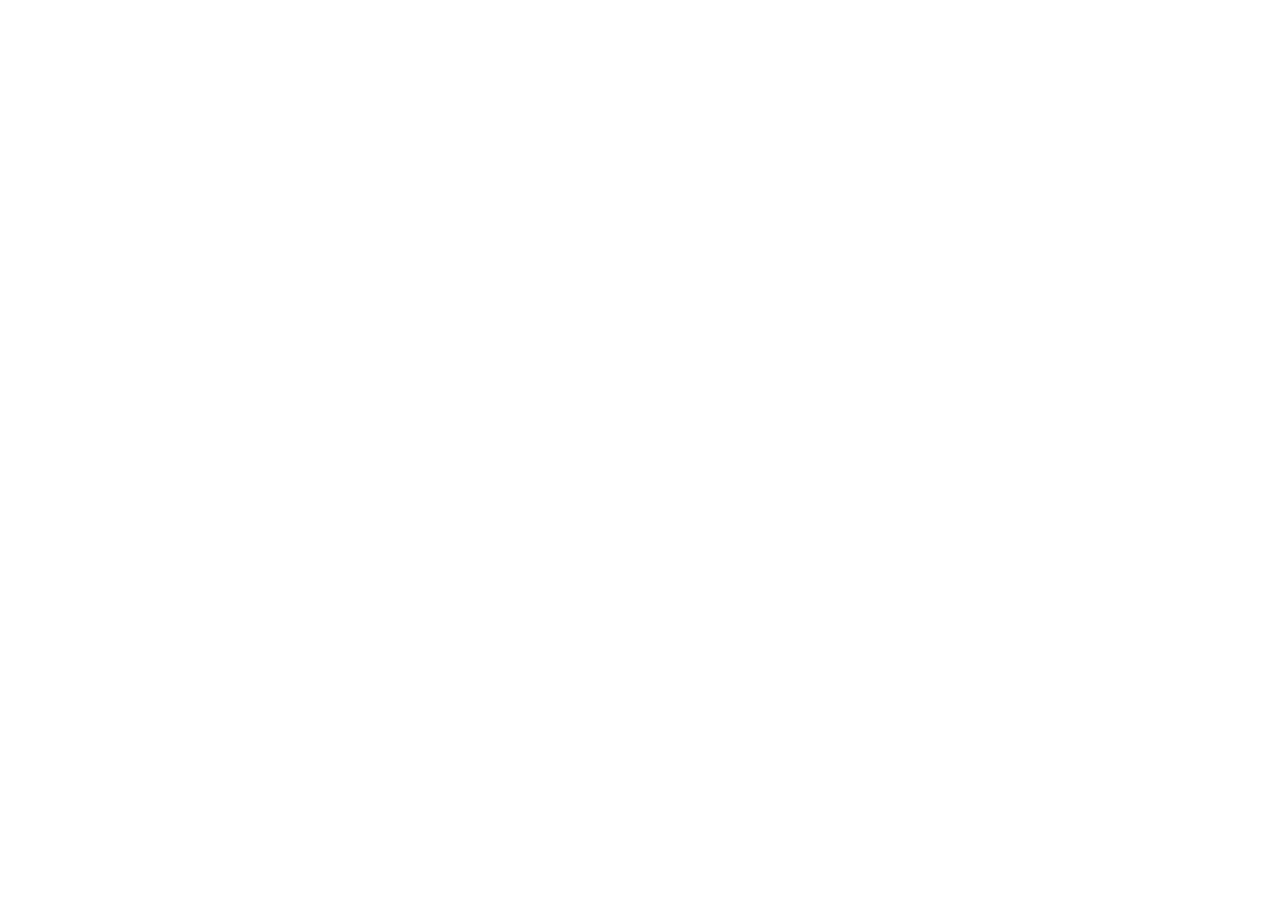
==== commit bc157657: "update: 古代身份测试H5 - IIFE格式兼容微信web-view、移除Google Fonts、hash路由" ====
--- a/ancient-test/index.html
+++ b/ancient-test/index.html
@@ -2,15 +2,15 @@
 <html lang="zh-CN">
   <head>
     <meta charset="UTF-8" />
-    <link rel="icon" type="image/svg+xml" href="/vite.svg" />
+    <link rel="icon" type="image/svg+xml" href="./vite.svg" />
     <meta name="viewport" content="width=device-width, initial-scale=1.0" />
     <title>古代身份测试</title>
     <style>
-      @import url('https://fonts.googleapis.com/css2?family=Ma+Shan+Zheng&display=swap');
-      @import url('https://fonts.googleapis.com/css2?family=Noto+Serif+SC:wght@400;500;600&display=swap');
+      /* Google Fonts @import removed - not accessible in all network environments (e.g. WeChat in China).
+         Using system fonts as fallback for better compatibility. */
     </style>
-    <script type="module" crossorigin src="./assets/index-dZW530NG.js"></script>
-    <link rel="stylesheet" crossorigin href="./assets/index-D2iU4sr9.css">
+    <script src="./assets/index-Cpy6u-vS.js"></script>
+    <link rel="stylesheet" href="./assets/style-C6v1XLmv.css">
   </head>
   <body>
     <div id="app"></div>
--- a/ancient-test/assets/style-C6v1XLmv.css
+++ b/ancient-test/assets/style-C6v1XLmv.css
@@ -0,0 +1,3129 @@
+*, ::before, ::after {
+  --tw-border-spacing-x: 0;
+  --tw-border-spacing-y: 0;
+  --tw-translate-x: 0;
+  --tw-translate-y: 0;
+  --tw-rotate: 0;
+  --tw-skew-x: 0;
+  --tw-skew-y: 0;
+  --tw-scale-x: 1;
+  --tw-scale-y: 1;
+  --tw-pan-x:  ;
+  --tw-pan-y:  ;
+  --tw-pinch-zoom:  ;
+  --tw-scroll-snap-strictness: proximity;
+  --tw-gradient-from-position:  ;
+  --tw-gradient-via-position:  ;
+  --tw-gradient-to-position:  ;
+  --tw-ordinal:  ;
+  --tw-slashed-zero:  ;
+  --tw-numeric-figure:  ;
+  --tw-numeric-spacing:  ;
+  --tw-numeric-fraction:  ;
+  --tw-ring-inset:  ;
+  --tw-ring-offset-width: 0px;
+  --tw-ring-offset-color: #fff;
+  --tw-ring-color: rgb(59 130 246 / 0.5);
+  --tw-ring-offset-shadow: 0 0 #0000;
+  --tw-ring-shadow: 0 0 #0000;
+  --tw-shadow: 0 0 #0000;
+  --tw-shadow-colored: 0 0 #0000;
+  --tw-blur:  ;
+  --tw-brightness:  ;
+  --tw-contrast:  ;
+  --tw-grayscale:  ;
+  --tw-hue-rotate:  ;
+  --tw-invert:  ;
+  --tw-saturate:  ;
+  --tw-sepia:  ;
+  --tw-drop-shadow:  ;
+  --tw-backdrop-blur:  ;
+  --tw-backdrop-brightness:  ;
+  --tw-backdrop-contrast:  ;
+  --tw-backdrop-grayscale:  ;
+  --tw-backdrop-hue-rotate:  ;
+  --tw-backdrop-invert:  ;
+  --tw-backdrop-opacity:  ;
+  --tw-backdrop-saturate:  ;
+  --tw-backdrop-sepia:  ;
+  --tw-contain-size:  ;
+  --tw-contain-layout:  ;
+  --tw-contain-paint:  ;
+  --tw-contain-style:  ;
+}
+
+::backdrop {
+  --tw-border-spacing-x: 0;
+  --tw-border-spacing-y: 0;
+  --tw-translate-x: 0;
+  --tw-translate-y: 0;
+  --tw-rotate: 0;
+  --tw-skew-x: 0;
+  --tw-skew-y: 0;
+  --tw-scale-x: 1;
+  --tw-scale-y: 1;
+  --tw-pan-x:  ;
+  --tw-pan-y:  ;
+  --tw-pinch-zoom:  ;
+  --tw-scroll-snap-strictness: proximity;
+  --tw-gradient-from-position:  ;
+  --tw-gradient-via-position:  ;
+  --tw-gradient-to-position:  ;
+  --tw-ordinal:  ;
+  --tw-slashed-zero:  ;
+  --tw-numeric-figure:  ;
+  --tw-numeric-spacing:  ;
+  --tw-numeric-fraction:  ;
+  --tw-ring-inset:  ;
+  --tw-ring-offset-width: 0px;
+  --tw-ring-offset-color: #fff;
+  --tw-ring-color: rgb(59 130 246 / 0.5);
+  --tw-ring-offset-shadow: 0 0 #0000;
+  --tw-ring-shadow: 0 0 #0000;
+  --tw-shadow: 0 0 #0000;
+  --tw-shadow-colored: 0 0 #0000;
+  --tw-blur:  ;
+  --tw-brightness:  ;
+  --tw-contrast:  ;
+  --tw-grayscale:  ;
+  --tw-hue-rotate:  ;
+  --tw-invert:  ;
+  --tw-saturate:  ;
+  --tw-sepia:  ;
+  --tw-drop-shadow:  ;
+  --tw-backdrop-blur:  ;
+  --tw-backdrop-brightness:  ;
+  --tw-backdrop-contrast:  ;
+  --tw-backdrop-grayscale:  ;
+  --tw-backdrop-hue-rotate:  ;
+  --tw-backdrop-invert:  ;
+  --tw-backdrop-opacity:  ;
+  --tw-backdrop-saturate:  ;
+  --tw-backdrop-sepia:  ;
+  --tw-contain-size:  ;
+  --tw-contain-layout:  ;
+  --tw-contain-paint:  ;
+  --tw-contain-style:  ;
+}/*
+! tailwindcss v3.4.19 | MIT License | https://tailwindcss.com
+*//*
+1. Prevent padding and border from affecting element width. (https://github.com/mozdevs/cssremedy/issues/4)
+2. Allow adding a border to an element by just adding a border-width. (https://github.com/tailwindcss/tailwindcss/pull/116)
+*/
+
+*,
+::before,
+::after {
+  box-sizing: border-box; /* 1 */
+  border-width: 0; /* 2 */
+  border-style: solid; /* 2 */
+  border-color: #e5e7eb; /* 2 */
+}
+
+::before,
+::after {
+  --tw-content: '';
+}
+
+/*
+1. Use a consistent sensible line-height in all browsers.
+2. Prevent adjustments of font size after orientation changes in iOS.
+3. Use a more readable tab size.
+4. Use the user's configured `sans` font-family by default.
+5. Use the user's configured `sans` font-feature-settings by default.
+6. Use the user's configured `sans` font-variation-settings by default.
+7. Disable tap highlights on iOS
+*/
+
+html,
+:host {
+  line-height: 1.5; /* 1 */
+  -webkit-text-size-adjust: 100%; /* 2 */
+  -moz-tab-size: 4; /* 3 */
+  -o-tab-size: 4;
+     tab-size: 4; /* 3 */
+  font-family: ui-sans-serif, system-ui, sans-serif, "Apple Color Emoji", "Segoe UI Emoji", "Segoe UI Symbol", "Noto Color Emoji"; /* 4 */
+  font-feature-settings: normal; /* 5 */
+  font-variation-settings: normal; /* 6 */
+  -webkit-tap-highlight-color: transparent; /* 7 */
+}
+
+/*
+1. Remove the margin in all browsers.
+2. Inherit line-height from `html` so users can set them as a class directly on the `html` element.
+*/
+
+body {
+  margin: 0; /* 1 */
+  line-height: inherit; /* 2 */
+}
+
+/*
+1. Add the correct height in Firefox.
+2. Correct the inheritance of border color in Firefox. (https://bugzilla.mozilla.org/show_bug.cgi?id=190655)
+3. Ensure horizontal rules are visible by default.
+*/
+
+hr {
+  height: 0; /* 1 */
+  color: inherit; /* 2 */
+  border-top-width: 1px; /* 3 */
+}
+
+/*
+Add the correct text decoration in Chrome, Edge, and Safari.
+*/
+
+abbr:where([title]) {
+  -webkit-text-decoration: underline dotted;
+          text-decoration: underline dotted;
+}
+
+/*
+Remove the default font size and weight for headings.
+*/
+
+h1,
+h2,
+h3,
+h4,
+h5,
+h6 {
+  font-size: inherit;
+  font-weight: inherit;
+}
+
+/*
+Reset links to optimize for opt-in styling instead of opt-out.
+*/
+
+a {
+  color: inherit;
+  text-decoration: inherit;
+}
+
+/*
+Add the correct font weight in Edge and Safari.
+*/
+
+b,
+strong {
+  font-weight: bolder;
+}
+
+/*
+1. Use the user's configured `mono` font-family by default.
+2. Use the user's configured `mono` font-feature-settings by default.
+3. Use the user's configured `mono` font-variation-settings by default.
+4. Correct the odd `em` font sizing in all browsers.
+*/
+
+code,
+kbd,
+samp,
+pre {
+  font-family: ui-monospace, SFMono-Regular, Menlo, Monaco, Consolas, "Liberation Mono", "Courier New", monospace; /* 1 */
+  font-feature-settings: normal; /* 2 */
+  font-variation-settings: normal; /* 3 */
+  font-size: 1em; /* 4 */
+}
+
+/*
+Add the correct font size in all browsers.
+*/
+
+small {
+  font-size: 80%;
+}
+
+/*
+Prevent `sub` and `sup` elements from affecting the line height in all browsers.
+*/
+
+sub,
+sup {
+  font-size: 75%;
+  line-height: 0;
+  position: relative;
+  vertical-align: baseline;
+}
+
+sub {
+  bottom: -0.25em;
+}
+
+sup {
+  top: -0.5em;
+}
+
+/*
+1. Remove text indentation from table contents in Chrome and Safari. (https://bugs.chromium.org/p/chromium/issues/detail?id=999088, https://bugs.webkit.org/show_bug.cgi?id=201297)
+2. Correct table border color inheritance in all Chrome and Safari. (https://bugs.chromium.org/p/chromium/issues/detail?id=935729, https://bugs.webkit.org/show_bug.cgi?id=195016)
+3. Remove gaps between table borders by default.
+*/
+
+table {
+  text-indent: 0; /* 1 */
+  border-color: inherit; /* 2 */
+  border-collapse: collapse; /* 3 */
+}
+
+/*
+1. Change the font styles in all browsers.
+2. Remove the margin in Firefox and Safari.
+3. Remove default padding in all browsers.
+*/
+
+button,
+input,
+optgroup,
+select,
+textarea {
+  font-family: inherit; /* 1 */
+  font-feature-settings: inherit; /* 1 */
+  font-variation-settings: inherit; /* 1 */
+  font-size: 100%; /* 1 */
+  font-weight: inherit; /* 1 */
+  line-height: inherit; /* 1 */
+  letter-spacing: inherit; /* 1 */
+  color: inherit; /* 1 */
+  margin: 0; /* 2 */
+  padding: 0; /* 3 */
+}
+
+/*
+Remove the inheritance of text transform in Edge and Firefox.
+*/
+
+button,
+select {
+  text-transform: none;
+}
+
+/*
+1. Correct the inability to style clickable types in iOS and Safari.
+2. Remove default button styles.
+*/
+
+button,
+input:where([type='button']),
+input:where([type='reset']),
+input:where([type='submit']) {
+  -webkit-appearance: button; /* 1 */
+  background-color: transparent; /* 2 */
+  background-image: none; /* 2 */
+}
+
+/*
+Use the modern Firefox focus style for all focusable elements.
+*/
+
+:-moz-focusring {
+  outline: auto;
+}
+
+/*
+Remove the additional `:invalid` styles in Firefox. (https://github.com/mozilla/gecko-dev/blob/2f9eacd9d3d995c937b4251a5557d95d494c9be1/layout/style/res/forms.css#L728-L737)
+*/
+
+:-moz-ui-invalid {
+  box-shadow: none;
+}
+
+/*
+Add the correct vertical alignment in Chrome and Firefox.
+*/
+
+progress {
+  vertical-align: baseline;
+}
+
+/*
+Correct the cursor style of increment and decrement buttons in Safari.
+*/
+
+::-webkit-inner-spin-button,
+::-webkit-outer-spin-button {
+  height: auto;
+}
+
+/*
+1. Correct the odd appearance in Chrome and Safari.
+2. Correct the outline style in Safari.
+*/
+
+[type='search'] {
+  -webkit-appearance: textfield; /* 1 */
+  outline-offset: -2px; /* 2 */
+}
+
+/*
+Remove the inner padding in Chrome and Safari on macOS.
+*/
+
+::-webkit-search-decoration {
+  -webkit-appearance: none;
+}
+
+/*
+1. Correct the inability to style clickable types in iOS and Safari.
+2. Change font properties to `inherit` in Safari.
+*/
+
+::-webkit-file-upload-button {
+  -webkit-appearance: button; /* 1 */
+  font: inherit; /* 2 */
+}
+
+/*
+Add the correct display in Chrome and Safari.
+*/
+
+summary {
+  display: list-item;
+}
+
+/*
+Removes the default spacing and border for appropriate elements.
+*/
+
+blockquote,
+dl,
+dd,
+h1,
+h2,
+h3,
+h4,
+h5,
+h6,
+hr,
+figure,
+p,
+pre {
+  margin: 0;
+}
+
+fieldset {
+  margin: 0;
+  padding: 0;
+}
+
+legend {
+  padding: 0;
+}
+
+ol,
+ul,
+menu {
+  list-style: none;
+  margin: 0;
+  padding: 0;
+}
+
+/*
+Reset default styling for dialogs.
+*/
+dialog {
+  padding: 0;
+}
+
+/*
+Prevent resizing textareas horizontally by default.
+*/
+
+textarea {
+  resize: vertical;
+}
+
+/*
+1. Reset the default placeholder opacity in Firefox. (https://github.com/tailwindlabs/tailwindcss/issues/3300)
+2. Set the default placeholder color to the user's configured gray 400 color.
+*/
+
+input::-moz-placeholder, textarea::-moz-placeholder {
+  opacity: 1; /* 1 */
+  color: #9ca3af; /* 2 */
+}
+
+input::placeholder,
+textarea::placeholder {
+  opacity: 1; /* 1 */
+  color: #9ca3af; /* 2 */
+}
+
+/*
+Set the default cursor for buttons.
+*/
+
+button,
+[role="button"] {
+  cursor: pointer;
+}
+
+/*
+Make sure disabled buttons don't get the pointer cursor.
+*/
+:disabled {
+  cursor: default;
+}
+
+/*
+1. Make replaced elements `display: block` by default. (https://github.com/mozdevs/cssremedy/issues/14)
+2. Add `vertical-align: middle` to align replaced elements more sensibly by default. (https://github.com/jensimmons/cssremedy/issues/14#issuecomment-634934210)
+   This can trigger a poorly considered lint error in some tools but is included by design.
+*/
+
+img,
+svg,
+video,
+canvas,
+audio,
+iframe,
+embed,
+object {
+  display: block; /* 1 */
+  vertical-align: middle; /* 2 */
+}
+
+/*
+Constrain images and videos to the parent width and preserve their intrinsic aspect ratio. (https://github.com/mozdevs/cssremedy/issues/14)
+*/
+
+img,
+video {
+  max-width: 100%;
+  height: auto;
+}
+
+/* Make elements with the HTML hidden attribute stay hidden by default */
+[hidden]:where(:not([hidden="until-found"])) {
+  display: none;
+}
+.pointer-events-none {
+  pointer-events: none;
+}
+.fixed {
+  position: fixed;
+}
+.absolute {
+  position: absolute;
+}
+.relative {
+  position: relative;
+}
+.inset-0 {
+  inset: 0px;
+}
+.left-1\/2 {
+  left: 50%;
+}
+.left-4 {
+  left: 1rem;
+}
+.top-4 {
+  top: 1rem;
+}
+.top-\[100px\] {
+  top: 100px;
+}
+.z-10 {
+  z-index: 10;
+}
+.col-span-2 {
+  grid-column: span 2 / span 2;
+}
+.mx-4 {
+  margin-left: 1rem;
+  margin-right: 1rem;
+}
+.mx-auto {
+  margin-left: auto;
+  margin-right: auto;
+}
+.-ml-1 {
+  margin-left: -0.25rem;
+}
+.mb-1 {
+  margin-bottom: 0.25rem;
+}
+.mb-10 {
+  margin-bottom: 2.5rem;
+}
+.mb-2 {
+  margin-bottom: 0.5rem;
+}
+.mb-3 {
+  margin-bottom: 0.75rem;
+}
+.mb-4 {
+  margin-bottom: 1rem;
+}
+.mb-5 {
+  margin-bottom: 1.25rem;
+}
+.mb-6 {
+  margin-bottom: 1.5rem;
+}
+.mb-8 {
+  margin-bottom: 2rem;
+}
+.ml-3 {
+  margin-left: 0.75rem;
+}
+.mr-2 {
+  margin-right: 0.5rem;
+}
+.mr-3 {
+  margin-right: 0.75rem;
+}
+.mt-1 {
+  margin-top: 0.25rem;
+}
+.mt-10 {
+  margin-top: 2.5rem;
+}
+.mt-12 {
+  margin-top: 3rem;
+}
+.mt-2 {
+  margin-top: 0.5rem;
+}
+.mt-3 {
+  margin-top: 0.75rem;
+}
+.mt-4 {
+  margin-top: 1rem;
+}
+.mt-6 {
+  margin-top: 1.5rem;
+}
+.flex {
+  display: flex;
+}
+.inline-flex {
+  display: inline-flex;
+}
+.grid {
+  display: grid;
+}
+.hidden {
+  display: none;
+}
+.h-1\.5 {
+  height: 0.375rem;
+}
+.h-10 {
+  height: 2.5rem;
+}
+.h-16 {
+  height: 4rem;
+}
+.h-2 {
+  height: 0.5rem;
+}
+.h-3 {
+  height: 0.75rem;
+}
+.h-4 {
+  height: 1rem;
+}
+.h-5 {
+  height: 1.25rem;
+}
+.h-8 {
+  height: 2rem;
+}
+.h-\[135px\] {
+  height: 135px;
+}
+.h-full {
+  height: 100%;
+}
+.min-h-0 {
+  min-height: 0px;
+}
+.min-h-screen {
+  min-height: 100vh;
+}
+.w-1\.5 {
+  width: 0.375rem;
+}
+.w-10 {
+  width: 2.5rem;
+}
+.w-14 {
+  width: 3.5rem;
+}
+.w-16 {
+  width: 4rem;
+}
+.w-2 {
+  width: 0.5rem;
+}
+.w-4 {
+  width: 1rem;
+}
+.w-5 {
+  width: 1.25rem;
+}
+.w-8 {
+  width: 2rem;
+}
+.w-\[135px\] {
+  width: 135px;
+}
+.w-full {
+  width: 100%;
+}
+.max-w-2xl {
+  max-width: 42rem;
+}
+.max-w-\[375px\] {
+  max-width: 375px;
+}
+.max-w-md {
+  max-width: 28rem;
+}
+.max-w-sm {
+  max-width: 24rem;
+}
+.flex-1 {
+  flex: 1 1 0%;
+}
+.flex-shrink {
+  flex-shrink: 1;
+}
+.flex-shrink-0 {
+  flex-shrink: 0;
+}
+.-translate-x-1\/2 {
+  --tw-translate-x: -50%;
+  transform: translate(var(--tw-translate-x), var(--tw-translate-y)) rotate(var(--tw-rotate)) skewX(var(--tw-skew-x)) skewY(var(--tw-skew-y)) scaleX(var(--tw-scale-x)) scaleY(var(--tw-scale-y));
+}
+.transform {
+  transform: translate(var(--tw-translate-x), var(--tw-translate-y)) rotate(var(--tw-rotate)) skewX(var(--tw-skew-x)) skewY(var(--tw-skew-y)) scaleX(var(--tw-scale-x)) scaleY(var(--tw-scale-y));
+}
+@keyframes spin {
+
+  to {
+    transform: rotate(360deg);
+  }
+}
+.animate-spin {
+  animation: spin 1s linear infinite;
+}
+.cursor-pointer {
+  cursor: pointer;
+}
+.list-none {
+  list-style-type: none;
+}
+.grid-cols-2 {
+  grid-template-columns: repeat(2, minmax(0, 1fr));
+}
+.grid-cols-7 {
+  grid-template-columns: repeat(7, minmax(0, 1fr));
+}
+.flex-col {
+  flex-direction: column;
+}
+.flex-wrap {
+  flex-wrap: wrap;
+}
+.items-center {
+  align-items: center;
+}
+.justify-center {
+  justify-content: center;
+}
+.justify-between {
+  justify-content: space-between;
+}
+.gap-2 {
+  gap: 0.5rem;
+}
+.gap-3 {
+  gap: 0.75rem;
+}
+.gap-4 {
+  gap: 1rem;
+}
+.gap-5 {
+  gap: 1.25rem;
+}
+.space-x-3 > :not([hidden]) ~ :not([hidden]) {
+  --tw-space-x-reverse: 0;
+  margin-right: calc(0.75rem * var(--tw-space-x-reverse));
+  margin-left: calc(0.75rem * calc(1 - var(--tw-space-x-reverse)));
+}
+.space-y-3 > :not([hidden]) ~ :not([hidden]) {
+  --tw-space-y-reverse: 0;
+  margin-top: calc(0.75rem * calc(1 - var(--tw-space-y-reverse)));
+  margin-bottom: calc(0.75rem * var(--tw-space-y-reverse));
+}
+.overflow-hidden {
+  overflow: hidden;
+}
+.rounded {
+  border-radius: 0.25rem;
+}
+.rounded-2xl {
+  border-radius: 1rem;
+}
+.rounded-3xl {
+  border-radius: 1.5rem;
+}
+.rounded-full {
+  border-radius: 9999px;
+}
+.rounded-lg {
+  border-radius: 0.5rem;
+}
+.rounded-xl {
+  border-radius: 0.75rem;
+}
+.rounded-t-2xl {
+  border-top-left-radius: 1rem;
+  border-top-right-radius: 1rem;
+}
+.border {
+  border-width: 1px;
+}
+.border-t {
+  border-top-width: 1px;
+}
+.border-amber-200 {
+  --tw-border-opacity: 1;
+  border-color: rgb(253 230 138 / var(--tw-border-opacity, 1));
+}
+.border-amber-200\/0 {
+  border-color: rgb(253 230 138 / 0);
+}
+.border-amber-200\/10 {
+  border-color: rgb(253 230 138 / 0.1);
+}
+.border-amber-200\/100 {
+  border-color: rgb(253 230 138 / 1);
+}
+.border-amber-200\/15 {
+  border-color: rgb(253 230 138 / 0.15);
+}
+.border-amber-200\/20 {
+  border-color: rgb(253 230 138 / 0.2);
+}
+.border-amber-200\/25 {
+  border-color: rgb(253 230 138 / 0.25);
+}
+.border-amber-200\/30 {
+  border-color: rgb(253 230 138 / 0.3);
+}
+.border-amber-200\/35 {
+  border-color: rgb(253 230 138 / 0.35);
+}
+.border-amber-200\/40 {
+  border-color: rgb(253 230 138 / 0.4);
+}
+.border-amber-200\/45 {
+  border-color: rgb(253 230 138 / 0.45);
+}
+.border-amber-200\/5 {
+  border-color: rgb(253 230 138 / 0.05);
+}
+.border-amber-200\/50 {
+  border-color: rgb(253 230 138 / 0.5);
+}
+.border-amber-200\/55 {
+  border-color: rgb(253 230 138 / 0.55);
+}
+.border-amber-200\/60 {
+  border-color: rgb(253 230 138 / 0.6);
+}
+.border-amber-200\/65 {
+  border-color: rgb(253 230 138 / 0.65);
+}
+.border-amber-200\/70 {
+  border-color: rgb(253 230 138 / 0.7);
+}
+.border-amber-200\/75 {
+  border-color: rgb(253 230 138 / 0.75);
+}
+.border-amber-200\/80 {
+  border-color: rgb(253 230 138 / 0.8);
+}
+.border-amber-200\/85 {
+  border-color: rgb(253 230 138 / 0.85);
+}
+.border-amber-200\/90 {
+  border-color: rgb(253 230 138 / 0.9);
+}
+.border-amber-200\/95 {
+  border-color: rgb(253 230 138 / 0.95);
+}
+.border-blue-200 {
+  --tw-border-opacity: 1;
+  border-color: rgb(191 219 254 / var(--tw-border-opacity, 1));
+}
+.border-blue-200\/0 {
+  border-color: rgb(191 219 254 / 0);
+}
+.border-blue-200\/10 {
+  border-color: rgb(191 219 254 / 0.1);
+}
+.border-blue-200\/100 {
+  border-color: rgb(191 219 254 / 1);
+}
+.border-blue-200\/15 {
+  border-color: rgb(191 219 254 / 0.15);
+}
+.border-blue-200\/20 {
+  border-color: rgb(191 219 254 / 0.2);
+}
+.border-blue-200\/25 {
+  border-color: rgb(191 219 254 / 0.25);
+}
+.border-blue-200\/30 {
+  border-color: rgb(191 219 254 / 0.3);
+}
+.border-blue-200\/35 {
+  border-color: rgb(191 219 254 / 0.35);
+}
+.border-blue-200\/40 {
+  border-color: rgb(191 219 254 / 0.4);
+}
+.border-blue-200\/45 {
+  border-color: rgb(191 219 254 / 0.45);
+}
+.border-blue-200\/5 {
+  border-color: rgb(191 219 254 / 0.05);
+}
+.border-blue-200\/50 {
+  border-color: rgb(191 219 254 / 0.5);
+}
+.border-blue-200\/55 {
+  border-color: rgb(191 219 254 / 0.55);
+}
+.border-blue-200\/60 {
+  border-color: rgb(191 219 254 / 0.6);
+}
+.border-blue-200\/65 {
+  border-color: rgb(191 219 254 / 0.65);
+}
+.border-blue-200\/70 {
+  border-color: rgb(191 219 254 / 0.7);
+}
+.border-blue-200\/75 {
+  border-color: rgb(191 219 254 / 0.75);
+}
+.border-blue-200\/80 {
+  border-color: rgb(191 219 254 / 0.8);
+}
+.border-blue-200\/85 {
+  border-color: rgb(191 219 254 / 0.85);
+}
+.border-blue-200\/90 {
+  border-color: rgb(191 219 254 / 0.9);
+}
+.border-blue-200\/95 {
+  border-color: rgb(191 219 254 / 0.95);
+}
+.border-emerald-200 {
+  --tw-border-opacity: 1;
+  border-color: rgb(167 243 208 / var(--tw-border-opacity, 1));
+}
+.border-emerald-200\/0 {
+  border-color: rgb(167 243 208 / 0);
+}
+.border-emerald-200\/10 {
+  border-color: rgb(167 243 208 / 0.1);
+}
+.border-emerald-200\/100 {
+  border-color: rgb(167 243 208 / 1);
+}
+.border-emerald-200\/15 {
+  border-color: rgb(167 243 208 / 0.15);
+}
+.border-emerald-200\/20 {
+  border-color: rgb(167 243 208 / 0.2);
+}
+.border-emerald-200\/25 {
+  border-color: rgb(167 243 208 / 0.25);
+}
+.border-emerald-200\/30 {
+  border-color: rgb(167 243 208 / 0.3);
+}
+.border-emerald-200\/35 {
+  border-color: rgb(167 243 208 / 0.35);
+}
+.border-emerald-200\/40 {
+  border-color: rgb(167 243 208 / 0.4);
+}
+.border-emerald-200\/45 {
+  border-color: rgb(167 243 208 / 0.45);
+}
+.border-emerald-200\/5 {
+  border-color: rgb(167 243 208 / 0.05);
+}
+.border-emerald-200\/50 {
+  border-color: rgb(167 243 208 / 0.5);
+}
+.border-emerald-200\/55 {
+  border-color: rgb(167 243 208 / 0.55);
+}
+.border-emerald-200\/60 {
+  border-color: rgb(167 243 208 / 0.6);
+}
+.border-emerald-200\/65 {
+  border-color: rgb(167 243 208 / 0.65);
+}
+.border-emerald-200\/70 {
+  border-color: rgb(167 243 208 / 0.7);
+}
+.border-emerald-200\/75 {
+  border-color: rgb(167 243 208 / 0.75);
+}
+.border-emerald-200\/80 {
+  border-color: rgb(167 243 208 / 0.8);
+}
+.border-emerald-200\/85 {
+  border-color: rgb(167 243 208 / 0.85);
+}
+.border-emerald-200\/90 {
+  border-color: rgb(167 243 208 / 0.9);
+}
+.border-emerald-200\/95 {
+  border-color: rgb(167 243 208 / 0.95);
+}
+.border-gray-200 {
+  --tw-border-opacity: 1;
+  border-color: rgb(229 231 235 / var(--tw-border-opacity, 1));
+}
+.border-gray-200\/50 {
+  border-color: rgb(229 231 235 / 0.5);
+}
+.border-red-200 {
+  --tw-border-opacity: 1;
+  border-color: rgb(254 202 202 / var(--tw-border-opacity, 1));
+}
+.border-red-200\/0 {
+  border-color: rgb(254 202 202 / 0);
+}
+.border-red-200\/10 {
+  border-color: rgb(254 202 202 / 0.1);
+}
+.border-red-200\/100 {
+  border-color: rgb(254 202 202 / 1);
+}
+.border-red-200\/15 {
+  border-color: rgb(254 202 202 / 0.15);
+}
+.border-red-200\/20 {
+  border-color: rgb(254 202 202 / 0.2);
+}
+.border-red-200\/25 {
+  border-color: rgb(254 202 202 / 0.25);
+}
+.border-red-200\/30 {
+  border-color: rgb(254 202 202 / 0.3);
+}
+.border-red-200\/35 {
+  border-color: rgb(254 202 202 / 0.35);
+}
+.border-red-200\/40 {
+  border-color: rgb(254 202 202 / 0.4);
+}
+.border-red-200\/45 {
+  border-color: rgb(254 202 202 / 0.45);
+}
+.border-red-200\/5 {
+  border-color: rgb(254 202 202 / 0.05);
+}
+.border-red-200\/50 {
+  border-color: rgb(254 202 202 / 0.5);
+}
+.border-red-200\/55 {
+  border-color: rgb(254 202 202 / 0.55);
+}
+.border-red-200\/60 {
+  border-color: rgb(254 202 202 / 0.6);
+}
+.border-red-200\/65 {
+  border-color: rgb(254 202 202 / 0.65);
+}
+.border-red-200\/70 {
+  border-color: rgb(254 202 202 / 0.7);
+}
+.border-red-200\/75 {
+  border-color: rgb(254 202 202 / 0.75);
+}
+.border-red-200\/80 {
+  border-color: rgb(254 202 202 / 0.8);
+}
+.border-red-200\/85 {
+  border-color: rgb(254 202 202 / 0.85);
+}
+.border-red-200\/90 {
+  border-color: rgb(254 202 202 / 0.9);
+}
+.border-red-200\/95 {
+  border-color: rgb(254 202 202 / 0.95);
+}
+.border-yellow-200 {
+  --tw-border-opacity: 1;
+  border-color: rgb(254 240 138 / var(--tw-border-opacity, 1));
+}
+.border-yellow-200\/0 {
+  border-color: rgb(254 240 138 / 0);
+}
+.border-yellow-200\/10 {
+  border-color: rgb(254 240 138 / 0.1);
+}
+.border-yellow-200\/100 {
+  border-color: rgb(254 240 138 / 1);
+}
+.border-yellow-200\/15 {
+  border-color: rgb(254 240 138 / 0.15);
+}
+.border-yellow-200\/20 {
+  border-color: rgb(254 240 138 / 0.2);
+}
+.border-yellow-200\/25 {
+  border-color: rgb(254 240 138 / 0.25);
+}
+.border-yellow-200\/30 {
+  border-color: rgb(254 240 138 / 0.3);
+}
+.border-yellow-200\/35 {
+  border-color: rgb(254 240 138 / 0.35);
+}
+.border-yellow-200\/40 {
+  border-color: rgb(254 240 138 / 0.4);
+}
+.border-yellow-200\/45 {
+  border-color: rgb(254 240 138 / 0.45);
+}
+.border-yellow-200\/5 {
+  border-color: rgb(254 240 138 / 0.05);
+}
+.border-yellow-200\/50 {
+  border-color: rgb(254 240 138 / 0.5);
+}
+.border-yellow-200\/55 {
+  border-color: rgb(254 240 138 / 0.55);
+}
+.border-yellow-200\/60 {
+  border-color: rgb(254 240 138 / 0.6);
+}
+.border-yellow-200\/65 {
+  border-color: rgb(254 240 138 / 0.65);
+}
+.border-yellow-200\/70 {
+  border-color: rgb(254 240 138 / 0.7);
+}
+.border-yellow-200\/75 {
+  border-color: rgb(254 240 138 / 0.75);
+}
+.border-yellow-200\/80 {
+  border-color: rgb(254 240 138 / 0.8);
+}
+.border-yellow-200\/85 {
+  border-color: rgb(254 240 138 / 0.85);
+}
+.border-yellow-200\/90 {
+  border-color: rgb(254 240 138 / 0.9);
+}
+.border-yellow-200\/95 {
+  border-color: rgb(254 240 138 / 0.95);
+}
+.bg-\[\#27ae60\] {
+  --tw-bg-opacity: 1;
+  background-color: rgb(39 174 96 / var(--tw-bg-opacity, 1));
+}
+.bg-\[\#2c3e50\] {
+  --tw-bg-opacity: 1;
+  background-color: rgb(44 62 80 / var(--tw-bg-opacity, 1));
+}
+.bg-\[\#f8f9fa\] {
+  --tw-bg-opacity: 1;
+  background-color: rgb(248 249 250 / var(--tw-bg-opacity, 1));
+}
+.bg-amber-100 {
+  --tw-bg-opacity: 1;
+  background-color: rgb(254 243 199 / var(--tw-bg-opacity, 1));
+}
+.bg-amber-50 {
+  --tw-bg-opacity: 1;
+  background-color: rgb(255 251 235 / var(--tw-bg-opacity, 1));
+}
+.bg-amber-50\/0 {
+  background-color: rgb(255 251 235 / 0);
+}
+.bg-amber-50\/10 {
+  background-color: rgb(255 251 235 / 0.1);
+}
+.bg-amber-50\/100 {
+  background-color: rgb(255 251 235 / 1);
+}
+.bg-amber-50\/15 {
+  background-color: rgb(255 251 235 / 0.15);
+}
+.bg-amber-50\/20 {
+  background-color: rgb(255 251 235 / 0.2);
+}
+.bg-amber-50\/25 {
+  background-color: rgb(255 251 235 / 0.25);
+}
+.bg-amber-50\/30 {
+  background-color: rgb(255 251 235 / 0.3);
+}
+.bg-amber-50\/35 {
+  background-color: rgb(255 251 235 / 0.35);
+}
+.bg-amber-50\/40 {
+  background-color: rgb(255 251 235 / 0.4);
+}
+.bg-amber-50\/45 {
+  background-color: rgb(255 251 235 / 0.45);
+}
+.bg-amber-50\/5 {
+  background-color: rgb(255 251 235 / 0.05);
+}
+.bg-amber-50\/50 {
+  background-color: rgb(255 251 235 / 0.5);
+}
+.bg-amber-50\/55 {
+  background-color: rgb(255 251 235 / 0.55);
+}
+.bg-amber-50\/60 {
+  background-color: rgb(255 251 235 / 0.6);
+}
+.bg-amber-50\/65 {
+  background-color: rgb(255 251 235 / 0.65);
+}
+.bg-amber-50\/70 {
+  background-color: rgb(255 251 235 / 0.7);
+}
+.bg-amber-50\/75 {
+  background-color: rgb(255 251 235 / 0.75);
+}
+.bg-amber-50\/80 {
+  background-color: rgb(255 251 235 / 0.8);
+}
+.bg-amber-50\/85 {
+  background-color: rgb(255 251 235 / 0.85);
+}
+.bg-amber-50\/90 {
+  background-color: rgb(255 251 235 / 0.9);
+}
+.bg-amber-50\/95 {
+  background-color: rgb(255 251 235 / 0.95);
+}
+.bg-amber-500 {
+  --tw-bg-opacity: 1;
+  background-color: rgb(245 158 11 / var(--tw-bg-opacity, 1));
+}
+.bg-amber-500\/0 {
+  background-color: rgb(245 158 11 / 0);
+}
+.bg-amber-500\/10 {
+  background-color: rgb(245 158 11 / 0.1);
+}
+.bg-amber-500\/100 {
+  background-color: rgb(245 158 11 / 1);
+}
+.bg-amber-500\/15 {
+  background-color: rgb(245 158 11 / 0.15);
+}
+.bg-amber-500\/20 {
+  background-color: rgb(245 158 11 / 0.2);
+}
+.bg-amber-500\/25 {
+  background-color: rgb(245 158 11 / 0.25);
+}
+.bg-amber-500\/30 {
+  background-color: rgb(245 158 11 / 0.3);
+}
+.bg-amber-500\/35 {
+  background-color: rgb(245 158 11 / 0.35);
+}
+.bg-amber-500\/40 {
+  background-color: rgb(245 158 11 / 0.4);
+}
+.bg-amber-500\/45 {
+  background-color: rgb(245 158 11 / 0.45);
+}
+.bg-amber-500\/5 {
+  background-color: rgb(245 158 11 / 0.05);
+}
+.bg-amber-500\/50 {
+  background-color: rgb(245 158 11 / 0.5);
+}
+.bg-amber-500\/55 {
+  background-color: rgb(245 158 11 / 0.55);
+}
+.bg-amber-500\/60 {
+  background-color: rgb(245 158 11 / 0.6);
+}
+.bg-amber-500\/65 {
+  background-color: rgb(245 158 11 / 0.65);
+}
+.bg-amber-500\/70 {
+  background-color: rgb(245 158 11 / 0.7);
+}
+.bg-amber-500\/75 {
+  background-color: rgb(245 158 11 / 0.75);
+}
+.bg-amber-500\/80 {
+  background-color: rgb(245 158 11 / 0.8);
+}
+.bg-amber-500\/85 {
+  background-color: rgb(245 158 11 / 0.85);
+}
+.bg-amber-500\/90 {
+  background-color: rgb(245 158 11 / 0.9);
+}
+.bg-amber-500\/95 {
+  background-color: rgb(245 158 11 / 0.95);
+}
+.bg-blue-50 {
+  --tw-bg-opacity: 1;
+  background-color: rgb(239 246 255 / var(--tw-bg-opacity, 1));
+}
+.bg-blue-50\/0 {
+  background-color: rgb(239 246 255 / 0);
+}
+.bg-blue-50\/10 {
+  background-color: rgb(239 246 255 / 0.1);
+}
+.bg-blue-50\/100 {
+  background-color: rgb(239 246 255 / 1);
+}
+.bg-blue-50\/15 {
+  background-color: rgb(239 246 255 / 0.15);
+}
+.bg-blue-50\/20 {
+  background-color: rgb(239 246 255 / 0.2);
+}
+.bg-blue-50\/25 {
+  background-color: rgb(239 246 255 / 0.25);
+}
+.bg-blue-50\/30 {
+  background-color: rgb(239 246 255 / 0.3);
+}
+.bg-blue-50\/35 {
+  background-color: rgb(239 246 255 / 0.35);
+}
+.bg-blue-50\/40 {
+  background-color: rgb(239 246 255 / 0.4);
+}
+.bg-blue-50\/45 {
+  background-color: rgb(239 246 255 / 0.45);
+}
+.bg-blue-50\/5 {
+  background-color: rgb(239 246 255 / 0.05);
+}
+.bg-blue-50\/50 {
+  background-color: rgb(239 246 255 / 0.5);
+}
+.bg-blue-50\/55 {
+  background-color: rgb(239 246 255 / 0.55);
+}
+.bg-blue-50\/60 {
+  background-color: rgb(239 246 255 / 0.6);
+}
+.bg-blue-50\/65 {
+  background-color: rgb(239 246 255 / 0.65);
+}
+.bg-blue-50\/70 {
+  background-color: rgb(239 246 255 / 0.7);
+}
+.bg-blue-50\/75 {
+  background-color: rgb(239 246 255 / 0.75);
+}
+.bg-blue-50\/80 {
+  background-color: rgb(239 246 255 / 0.8);
+}
+.bg-blue-50\/85 {
+  background-color: rgb(239 246 255 / 0.85);
+}
+.bg-blue-50\/90 {
+  background-color: rgb(239 246 255 / 0.9);
+}
+.bg-blue-50\/95 {
+  background-color: rgb(239 246 255 / 0.95);
+}
+.bg-blue-500 {
+  --tw-bg-opacity: 1;
+  background-color: rgb(59 130 246 / var(--tw-bg-opacity, 1));
+}
+.bg-blue-500\/0 {
+  background-color: rgb(59 130 246 / 0);
+}
+.bg-blue-500\/10 {
+  background-color: rgb(59 130 246 / 0.1);
+}
+.bg-blue-500\/100 {
+  background-color: rgb(59 130 246 / 1);
+}
+.bg-blue-500\/15 {
+  background-color: rgb(59 130 246 / 0.15);
+}
+.bg-blue-500\/20 {
+  background-color: rgb(59 130 246 / 0.2);
+}
+.bg-blue-500\/25 {
+  background-color: rgb(59 130 246 / 0.25);
+}
+.bg-blue-500\/30 {
+  background-color: rgb(59 130 246 / 0.3);
+}
+.bg-blue-500\/35 {
+  background-color: rgb(59 130 246 / 0.35);
+}
+.bg-blue-500\/40 {
+  background-color: rgb(59 130 246 / 0.4);
+}
+.bg-blue-500\/45 {
+  background-color: rgb(59 130 246 / 0.45);
+}
+.bg-blue-500\/5 {
+  background-color: rgb(59 130 246 / 0.05);
+}
+.bg-blue-500\/50 {
+  background-color: rgb(59 130 246 / 0.5);
+}
+.bg-blue-500\/55 {
+  background-color: rgb(59 130 246 / 0.55);
+}
+.bg-blue-500\/60 {
+  background-color: rgb(59 130 246 / 0.6);
+}
+.bg-blue-500\/65 {
+  background-color: rgb(59 130 246 / 0.65);
+}
+.bg-blue-500\/70 {
+  background-color: rgb(59 130 246 / 0.7);
+}
+.bg-blue-500\/75 {
+  background-color: rgb(59 130 246 / 0.75);
+}
+.bg-blue-500\/80 {
+  background-color: rgb(59 130 246 / 0.8);
+}
+.bg-blue-500\/85 {
+  background-color: rgb(59 130 246 / 0.85);
+}
+.bg-blue-500\/90 {
+  background-color: rgb(59 130 246 / 0.9);
+}
+.bg-blue-500\/95 {
+  background-color: rgb(59 130 246 / 0.95);
+}
+.bg-earth {
+  --tw-bg-opacity: 1;
+  background-color: rgb(161 98 7 / var(--tw-bg-opacity, 1));
+}
+.bg-emerald-100 {
+  --tw-bg-opacity: 1;
+  background-color: rgb(209 250 229 / var(--tw-bg-opacity, 1));
+}
+.bg-emerald-50 {
+  --tw-bg-opacity: 1;
+  background-color: rgb(236 253 245 / var(--tw-bg-opacity, 1));
+}
+.bg-emerald-50\/0 {
+  background-color: rgb(236 253 245 / 0);
+}
+.bg-emerald-50\/10 {
+  background-color: rgb(236 253 245 / 0.1);
+}
+.bg-emerald-50\/100 {
+  background-color: rgb(236 253 245 / 1);
+}
+.bg-emerald-50\/15 {
+  background-color: rgb(236 253 245 / 0.15);
+}
+.bg-emerald-50\/20 {
+  background-color: rgb(236 253 245 / 0.2);
+}
+.bg-emerald-50\/25 {
+  background-color: rgb(236 253 245 / 0.25);
+}
+.bg-emerald-50\/30 {
+  background-color: rgb(236 253 245 / 0.3);
+}
+.bg-emerald-50\/35 {
+  background-color: rgb(236 253 245 / 0.35);
+}
+.bg-emerald-50\/40 {
+  background-color: rgb(236 253 245 / 0.4);
+}
+.bg-emerald-50\/45 {
+  background-color: rgb(236 253 245 / 0.45);
+}
+.bg-emerald-50\/5 {
+  background-color: rgb(236 253 245 / 0.05);
+}
+.bg-emerald-50\/50 {
+  background-color: rgb(236 253 245 / 0.5);
+}
+.bg-emerald-50\/55 {
+  background-color: rgb(236 253 245 / 0.55);
+}
+.bg-emerald-50\/60 {
+  background-color: rgb(236 253 245 / 0.6);
+}
+.bg-emerald-50\/65 {
+  background-color: rgb(236 253 245 / 0.65);
+}
+.bg-emerald-50\/70 {
+  background-color: rgb(236 253 245 / 0.7);
+}
+.bg-emerald-50\/75 {
+  background-color: rgb(236 253 245 / 0.75);
+}
+.bg-emerald-50\/80 {
+  background-color: rgb(236 253 245 / 0.8);
+}
+.bg-emerald-50\/85 {
+  background-color: rgb(236 253 245 / 0.85);
+}
+.bg-emerald-50\/90 {
+  background-color: rgb(236 253 245 / 0.9);
+}
+.bg-emerald-50\/95 {
+  background-color: rgb(236 253 245 / 0.95);
+}
+.bg-emerald-500 {
+  --tw-bg-opacity: 1;
+  background-color: rgb(16 185 129 / var(--tw-bg-opacity, 1));
+}
+.bg-emerald-500\/0 {
+  background-color: rgb(16 185 129 / 0);
+}
+.bg-emerald-500\/10 {
+  background-color: rgb(16 185 129 / 0.1);
+}
+.bg-emerald-500\/100 {
+  background-color: rgb(16 185 129 / 1);
+}
+.bg-emerald-500\/15 {
+  background-color: rgb(16 185 129 / 0.15);
+}
+.bg-emerald-500\/20 {
+  background-color: rgb(16 185 129 / 0.2);
+}
+.bg-emerald-500\/25 {
+  background-color: rgb(16 185 129 / 0.25);
+}
+.bg-emerald-500\/30 {
+  background-color: rgb(16 185 129 / 0.3);
+}
+.bg-emerald-500\/35 {
+  background-color: rgb(16 185 129 / 0.35);
+}
+.bg-emerald-500\/40 {
+  background-color: rgb(16 185 129 / 0.4);
+}
+.bg-emerald-500\/45 {
+  background-color: rgb(16 185 129 / 0.45);
+}
+.bg-emerald-500\/5 {
+  background-color: rgb(16 185 129 / 0.05);
+}
+.bg-emerald-500\/50 {
+  background-color: rgb(16 185 129 / 0.5);
+}
+.bg-emerald-500\/55 {
+  background-color: rgb(16 185 129 / 0.55);
+}
+.bg-emerald-500\/60 {
+  background-color: rgb(16 185 129 / 0.6);
+}
+.bg-emerald-500\/65 {
+  background-color: rgb(16 185 129 / 0.65);
+}
+.bg-emerald-500\/70 {
+  background-color: rgb(16 185 129 / 0.7);
+}
+.bg-emerald-500\/75 {
+  background-color: rgb(16 185 129 / 0.75);
+}
+.bg-emerald-500\/80 {
+  background-color: rgb(16 185 129 / 0.8);
+}
+.bg-emerald-500\/85 {
+  background-color: rgb(16 185 129 / 0.85);
+}
+.bg-emerald-500\/90 {
+  background-color: rgb(16 185 129 / 0.9);
+}
+.bg-emerald-500\/95 {
+  background-color: rgb(16 185 129 / 0.95);
+}
+.bg-fire {
+  --tw-bg-opacity: 1;
+  background-color: rgb(239 68 68 / var(--tw-bg-opacity, 1));
+}
+.bg-gray-100 {
+  --tw-bg-opacity: 1;
+  background-color: rgb(243 244 246 / var(--tw-bg-opacity, 1));
+}
+.bg-gray-200 {
+  --tw-bg-opacity: 1;
+  background-color: rgb(229 231 235 / var(--tw-bg-opacity, 1));
+}
+.bg-gray-500 {
+  --tw-bg-opacity: 1;
+  background-color: rgb(107 114 128 / var(--tw-bg-opacity, 1));
+}
+.bg-metal {
+  --tw-bg-opacity: 1;
+  background-color: rgb(245 158 11 / var(--tw-bg-opacity, 1));
+}
+.bg-red-50 {
+  --tw-bg-opacity: 1;
+  background-color: rgb(254 242 242 / var(--tw-bg-opacity, 1));
+}
+.bg-red-50\/0 {
+  background-color: rgb(254 242 242 / 0);
+}
+.bg-red-50\/10 {
+  background-color: rgb(254 242 242 / 0.1);
+}
+.bg-red-50\/100 {
+  background-color: rgb(254 242 242 / 1);
+}
+.bg-red-50\/15 {
+  background-color: rgb(254 242 242 / 0.15);
+}
+.bg-red-50\/20 {
+  background-color: rgb(254 242 242 / 0.2);
+}
+.bg-red-50\/25 {
+  background-color: rgb(254 242 242 / 0.25);
+}
+.bg-red-50\/30 {
+  background-color: rgb(254 242 242 / 0.3);
+}
+.bg-red-50\/35 {
+  background-color: rgb(254 242 242 / 0.35);
+}
+.bg-red-50\/40 {
+  background-color: rgb(254 242 242 / 0.4);
+}
+.bg-red-50\/45 {
+  background-color: rgb(254 242 242 / 0.45);
+}
+.bg-red-50\/5 {
+  background-color: rgb(254 242 242 / 0.05);
+}
+.bg-red-50\/50 {
+  background-color: rgb(254 242 242 / 0.5);
+}
+.bg-red-50\/55 {
+  background-color: rgb(254 242 242 / 0.55);
+}
+.bg-red-50\/60 {
+  background-color: rgb(254 242 242 / 0.6);
+}
+.bg-red-50\/65 {
+  background-color: rgb(254 242 242 / 0.65);
+}
+.bg-red-50\/70 {
+  background-color: rgb(254 242 242 / 0.7);
+}
+.bg-red-50\/75 {
+  background-color: rgb(254 242 242 / 0.75);
+}
+.bg-red-50\/80 {
+  background-color: rgb(254 242 242 / 0.8);
+}
+.bg-red-50\/85 {
+  background-color: rgb(254 242 242 / 0.85);
+}
+.bg-red-50\/90 {
+  background-color: rgb(254 242 242 / 0.9);
+}
+.bg-red-50\/95 {
+  background-color: rgb(254 242 242 / 0.95);
+}
+.bg-red-500 {
+  --tw-bg-opacity: 1;
+  background-color: rgb(239 68 68 / var(--tw-bg-opacity, 1));
+}
+.bg-red-500\/0 {
+  background-color: rgb(239 68 68 / 0);
+}
+.bg-red-500\/10 {
+  background-color: rgb(239 68 68 / 0.1);
+}
+.bg-red-500\/100 {
+  background-color: rgb(239 68 68 / 1);
+}
+.bg-red-500\/15 {
+  background-color: rgb(239 68 68 / 0.15);
+}
+.bg-red-500\/20 {
+  background-color: rgb(239 68 68 / 0.2);
+}
+.bg-red-500\/25 {
+  background-color: rgb(239 68 68 / 0.25);
+}
+.bg-red-500\/30 {
+  background-color: rgb(239 68 68 / 0.3);
+}
+.bg-red-500\/35 {
+  background-color: rgb(239 68 68 / 0.35);
+}
+.bg-red-500\/40 {
+  background-color: rgb(239 68 68 / 0.4);
+}
+.bg-red-500\/45 {
+  background-color: rgb(239 68 68 / 0.45);
+}
+.bg-red-500\/5 {
+  background-color: rgb(239 68 68 / 0.05);
+}
+.bg-red-500\/50 {
+  background-color: rgb(239 68 68 / 0.5);
+}
+.bg-red-500\/55 {
+  background-color: rgb(239 68 68 / 0.55);
+}
+.bg-red-500\/60 {
+  background-color: rgb(239 68 68 / 0.6);
+}
+.bg-red-500\/65 {
+  background-color: rgb(239 68 68 / 0.65);
+}
+.bg-red-500\/70 {
+  background-color: rgb(239 68 68 / 0.7);
+}
+.bg-red-500\/75 {
+  background-color: rgb(239 68 68 / 0.75);
+}
+.bg-red-500\/80 {
+  background-color: rgb(239 68 68 / 0.8);
+}
+.bg-red-500\/85 {
+  background-color: rgb(239 68 68 / 0.85);
+}
+.bg-red-500\/90 {
+  background-color: rgb(239 68 68 / 0.9);
+}
+.bg-red-500\/95 {
+  background-color: rgb(239 68 68 / 0.95);
+}
+.bg-water {
+  --tw-bg-opacity: 1;
+  background-color: rgb(59 130 246 / var(--tw-bg-opacity, 1));
+}
+.bg-white\/20 {
+  background-color: rgb(255 255 255 / 0.2);
+}
+.bg-wood {
+  --tw-bg-opacity: 1;
+  background-color: rgb(16 185 129 / var(--tw-bg-opacity, 1));
+}
+.bg-yellow-50 {
+  --tw-bg-opacity: 1;
+  background-color: rgb(254 252 232 / var(--tw-bg-opacity, 1));
+}
+.bg-yellow-50\/0 {
+  background-color: rgb(254 252 232 / 0);
+}
+.bg-yellow-50\/10 {
+  background-color: rgb(254 252 232 / 0.1);
+}
+.bg-yellow-50\/100 {
+  background-color: rgb(254 252 232 / 1);
+}
+.bg-yellow-50\/15 {
+  background-color: rgb(254 252 232 / 0.15);
+}
+.bg-yellow-50\/20 {
+  background-color: rgb(254 252 232 / 0.2);
+}
+.bg-yellow-50\/25 {
+  background-color: rgb(254 252 232 / 0.25);
+}
+.bg-yellow-50\/30 {
+  background-color: rgb(254 252 232 / 0.3);
+}
+.bg-yellow-50\/35 {
+  background-color: rgb(254 252 232 / 0.35);
+}
+.bg-yellow-50\/40 {
+  background-color: rgb(254 252 232 / 0.4);
+}
+.bg-yellow-50\/45 {
+  background-color: rgb(254 252 232 / 0.45);
+}
+.bg-yellow-50\/5 {
+  background-color: rgb(254 252 232 / 0.05);
+}
+.bg-yellow-50\/50 {
+  background-color: rgb(254 252 232 / 0.5);
+}
+.bg-yellow-50\/55 {
+  background-color: rgb(254 252 232 / 0.55);
+}
+.bg-yellow-50\/60 {
+  background-color: rgb(254 252 232 / 0.6);
+}
+.bg-yellow-50\/65 {
+  background-color: rgb(254 252 232 / 0.65);
+}
+.bg-yellow-50\/70 {
+  background-color: rgb(254 252 232 / 0.7);
+}
+.bg-yellow-50\/75 {
+  background-color: rgb(254 252 232 / 0.75);
+}
+.bg-yellow-50\/80 {
+  background-color: rgb(254 252 232 / 0.8);
+}
+.bg-yellow-50\/85 {
+  background-color: rgb(254 252 232 / 0.85);
+}
+.bg-yellow-50\/90 {
+  background-color: rgb(254 252 232 / 0.9);
+}
+.bg-yellow-50\/95 {
+  background-color: rgb(254 252 232 / 0.95);
+}
+.bg-yellow-500 {
+  --tw-bg-opacity: 1;
+  background-color: rgb(234 179 8 / var(--tw-bg-opacity, 1));
+}
+.bg-yellow-500\/0 {
+  background-color: rgb(234 179 8 / 0);
+}
+.bg-yellow-500\/10 {
+  background-color: rgb(234 179 8 / 0.1);
+}
+.bg-yellow-500\/100 {
+  background-color: rgb(234 179 8 / 1);
+}
+.bg-yellow-500\/15 {
+  background-color: rgb(234 179 8 / 0.15);
+}
+.bg-yellow-500\/20 {
+  background-color: rgb(234 179 8 / 0.2);
+}
+.bg-yellow-500\/25 {
+  background-color: rgb(234 179 8 / 0.25);
+}
+.bg-yellow-500\/30 {
+  background-color: rgb(234 179 8 / 0.3);
+}
+.bg-yellow-500\/35 {
+  background-color: rgb(234 179 8 / 0.35);
+}
+.bg-yellow-500\/40 {
+  background-color: rgb(234 179 8 / 0.4);
+}
+.bg-yellow-500\/45 {
+  background-color: rgb(234 179 8 / 0.45);
+}
+.bg-yellow-500\/5 {
+  background-color: rgb(234 179 8 / 0.05);
+}
+.bg-yellow-500\/50 {
+  background-color: rgb(234 179 8 / 0.5);
+}
+.bg-yellow-500\/55 {
+  background-color: rgb(234 179 8 / 0.55);
+}
+.bg-yellow-500\/60 {
+  background-color: rgb(234 179 8 / 0.6);
+}
+.bg-yellow-500\/65 {
+  background-color: rgb(234 179 8 / 0.65);
+}
+.bg-yellow-500\/70 {
+  background-color: rgb(234 179 8 / 0.7);
+}
+.bg-yellow-500\/75 {
+  background-color: rgb(234 179 8 / 0.75);
+}
+.bg-yellow-500\/80 {
+  background-color: rgb(234 179 8 / 0.8);
+}
+.bg-yellow-500\/85 {
+  background-color: rgb(234 179 8 / 0.85);
+}
+.bg-yellow-500\/90 {
+  background-color: rgb(234 179 8 / 0.9);
+}
+.bg-yellow-500\/95 {
+  background-color: rgb(234 179 8 / 0.95);
+}
+.bg-gradient-to-b {
+  background-image: linear-gradient(to bottom, var(--tw-gradient-stops));
+}
+.from-amber-50 {
+  --tw-gradient-from: #fffbeb var(--tw-gradient-from-position);
+  --tw-gradient-to: rgb(255 251 235 / 0) var(--tw-gradient-to-position);
+  --tw-gradient-stops: var(--tw-gradient-from), var(--tw-gradient-to);
+}
+.to-amber-100\/40 {
+  --tw-gradient-to: rgb(254 243 199 / 0.4) var(--tw-gradient-to-position);
+}
+.to-blue-100\/40 {
+  --tw-gradient-to: rgb(219 234 254 / 0.4) var(--tw-gradient-to-position);
+}
+.to-emerald-100\/40 {
+  --tw-gradient-to: rgb(209 250 229 / 0.4) var(--tw-gradient-to-position);
+}
+.to-orange-100 {
+  --tw-gradient-to: #ffedd5 var(--tw-gradient-to-position);
+}
+.to-red-100\/40 {
+  --tw-gradient-to: rgb(254 226 226 / 0.4) var(--tw-gradient-to-position);
+}
+.to-yellow-100\/40 {
+  --tw-gradient-to: rgb(254 249 195 / 0.4) var(--tw-gradient-to-position);
+}
+.bg-cover {
+  background-size: cover;
+}
+.bg-center {
+  background-position: center;
+}
+.object-contain {
+  -o-object-fit: contain;
+     object-fit: contain;
+}
+.p-0 {
+  padding: 0px;
+}
+.p-1 {
+  padding: 0.25rem;
+}
+.p-3 {
+  padding: 0.75rem;
+}
+.p-4 {
+  padding: 1rem;
+}
+.p-5 {
+  padding: 1.25rem;
+}
+.p-6 {
+  padding: 1.5rem;
+}
+.px-10 {
+  padding-left: 2.5rem;
+  padding-right: 2.5rem;
+}
+.px-2 {
+  padding-left: 0.5rem;
+  padding-right: 0.5rem;
+}
+.px-3 {
+  padding-left: 0.75rem;
+  padding-right: 0.75rem;
+}
+.px-4 {
+  padding-left: 1rem;
+  padding-right: 1rem;
+}
+.px-6 {
+  padding-left: 1.5rem;
+  padding-right: 1.5rem;
+}
+.py-1 {
+  padding-top: 0.25rem;
+  padding-bottom: 0.25rem;
+}
+.py-1\.5 {
+  padding-top: 0.375rem;
+  padding-bottom: 0.375rem;
+}
+.py-2 {
+  padding-top: 0.5rem;
+  padding-bottom: 0.5rem;
+}
+.py-3 {
+  padding-top: 0.75rem;
+  padding-bottom: 0.75rem;
+}
+.py-4 {
+  padding-top: 1rem;
+  padding-bottom: 1rem;
+}
+.pb-2 {
+  padding-bottom: 0.5rem;
+}
+.pt-4 {
+  padding-top: 1rem;
+}
+.pt-6 {
+  padding-top: 1.5rem;
+}
+.pt-\[110px\] {
+  padding-top: 110px;
+}
+.text-center {
+  text-align: center;
+}
+.font-serif {
+  font-family: ui-serif, Georgia, Cambria, "Times New Roman", Times, serif;
+}
+.text-3xl {
+  font-size: 1.875rem;
+  line-height: 2.25rem;
+}
+.text-4xl {
+  font-size: 2.25rem;
+  line-height: 2.5rem;
+}
+.text-base {
+  font-size: 1rem;
+  line-height: 1.5rem;
+}
+.text-lg {
+  font-size: 1.125rem;
+  line-height: 1.75rem;
+}
+.text-sm {
+  font-size: 0.875rem;
+  line-height: 1.25rem;
+}
+.text-xl {
+  font-size: 1.25rem;
+  line-height: 1.75rem;
+}
+.text-xs {
+  font-size: 0.75rem;
+  line-height: 1rem;
+}
+.font-bold {
+  font-weight: 700;
+}
+.font-medium {
+  font-weight: 500;
+}
+.font-semibold {
+  font-weight: 600;
+}
+.leading-relaxed {
+  line-height: 1.625;
+}
+.tracking-wider {
+  letter-spacing: 0.05em;
+}
+.tracking-widest {
+  letter-spacing: 0.1em;
+}
+.text-\[\#2c3e50\] {
+  --tw-text-opacity: 1;
+  color: rgb(44 62 80 / var(--tw-text-opacity, 1));
+}
+.text-amber-500 {
+  --tw-text-opacity: 1;
+  color: rgb(245 158 11 / var(--tw-text-opacity, 1));
+}
+.text-amber-600 {
+  --tw-text-opacity: 1;
+  color: rgb(217 119 6 / var(--tw-text-opacity, 1));
+}
+.text-amber-600\/0 {
+  color: rgb(217 119 6 / 0);
+}
+.text-amber-600\/10 {
+  color: rgb(217 119 6 / 0.1);
+}
+.text-amber-600\/100 {
+  color: rgb(217 119 6 / 1);
+}
+.text-amber-600\/15 {
+  color: rgb(217 119 6 / 0.15);
+}
+.text-amber-600\/20 {
+  color: rgb(217 119 6 / 0.2);
+}
+.text-amber-600\/25 {
+  color: rgb(217 119 6 / 0.25);
+}
+.text-amber-600\/30 {
+  color: rgb(217 119 6 / 0.3);
+}
+.text-amber-600\/35 {
+  color: rgb(217 119 6 / 0.35);
+}
+.text-amber-600\/40 {
+  color: rgb(217 119 6 / 0.4);
+}
+.text-amber-600\/45 {
+  color: rgb(217 119 6 / 0.45);
+}
+.text-amber-600\/5 {
+  color: rgb(217 119 6 / 0.05);
+}
+.text-amber-600\/50 {
+  color: rgb(217 119 6 / 0.5);
+}
+.text-amber-600\/55 {
+  color: rgb(217 119 6 / 0.55);
+}
+.text-amber-600\/60 {
+  color: rgb(217 119 6 / 0.6);
+}
+.text-amber-600\/65 {
+  color: rgb(217 119 6 / 0.65);
+}
+.text-amber-600\/70 {
+  color: rgb(217 119 6 / 0.7);
+}
+.text-amber-600\/75 {
+  color: rgb(217 119 6 / 0.75);
+}
+.text-amber-600\/80 {
+  color: rgb(217 119 6 / 0.8);
+}
+.text-amber-600\/85 {
+  color: rgb(217 119 6 / 0.85);
+}
+.text-amber-600\/90 {
+  color: rgb(217 119 6 / 0.9);
+}
+.text-amber-600\/95 {
+  color: rgb(217 119 6 / 0.95);
+}
+.text-amber-700 {
+  --tw-text-opacity: 1;
+  color: rgb(180 83 9 / var(--tw-text-opacity, 1));
+}
+.text-amber-700\/0 {
+  color: rgb(180 83 9 / 0);
+}
+.text-amber-700\/10 {
+  color: rgb(180 83 9 / 0.1);
+}
+.text-amber-700\/100 {
+  color: rgb(180 83 9 / 1);
+}
+.text-amber-700\/15 {
+  color: rgb(180 83 9 / 0.15);
+}
+.text-amber-700\/20 {
+  color: rgb(180 83 9 / 0.2);
+}
+.text-amber-700\/25 {
+  color: rgb(180 83 9 / 0.25);
+}
+.text-amber-700\/30 {
+  color: rgb(180 83 9 / 0.3);
+}
+.text-amber-700\/35 {
+  color: rgb(180 83 9 / 0.35);
+}
+.text-amber-700\/40 {
+  color: rgb(180 83 9 / 0.4);
+}
+.text-amber-700\/45 {
+  color: rgb(180 83 9 / 0.45);
+}
+.text-amber-700\/5 {
+  color: rgb(180 83 9 / 0.05);
+}
+.text-amber-700\/50 {
+  color: rgb(180 83 9 / 0.5);
+}
+.text-amber-700\/55 {
+  color: rgb(180 83 9 / 0.55);
+}
+.text-amber-700\/60 {
+  color: rgb(180 83 9 / 0.6);
+}
+.text-amber-700\/65 {
+  color: rgb(180 83 9 / 0.65);
+}
+.text-amber-700\/70 {
+  color: rgb(180 83 9 / 0.7);
+}
+.text-amber-700\/75 {
+  color: rgb(180 83 9 / 0.75);
+}
+.text-amber-700\/80 {
+  color: rgb(180 83 9 / 0.8);
+}
+.text-amber-700\/85 {
+  color: rgb(180 83 9 / 0.85);
+}
+.text-amber-700\/90 {
+  color: rgb(180 83 9 / 0.9);
+}
+.text-amber-700\/95 {
+  color: rgb(180 83 9 / 0.95);
+}
+.text-blue-600 {
+  --tw-text-opacity: 1;
+  color: rgb(37 99 235 / var(--tw-text-opacity, 1));
+}
+.text-blue-600\/0 {
+  color: rgb(37 99 235 / 0);
+}
+.text-blue-600\/10 {
+  color: rgb(37 99 235 / 0.1);
+}
+.text-blue-600\/100 {
+  color: rgb(37 99 235 / 1);
+}
+.text-blue-600\/15 {
+  color: rgb(37 99 235 / 0.15);
+}
+.text-blue-600\/20 {
+  color: rgb(37 99 235 / 0.2);
+}
+.text-blue-600\/25 {
+  color: rgb(37 99 235 / 0.25);
+}
+.text-blue-600\/30 {
+  color: rgb(37 99 235 / 0.3);
+}
+.text-blue-600\/35 {
+  color: rgb(37 99 235 / 0.35);
+}
+.text-blue-600\/40 {
+  color: rgb(37 99 235 / 0.4);
+}
+.text-blue-600\/45 {
+  color: rgb(37 99 235 / 0.45);
+}
+.text-blue-600\/5 {
+  color: rgb(37 99 235 / 0.05);
+}
+.text-blue-600\/50 {
+  color: rgb(37 99 235 / 0.5);
+}
+.text-blue-600\/55 {
+  color: rgb(37 99 235 / 0.55);
+}
+.text-blue-600\/60 {
+  color: rgb(37 99 235 / 0.6);
+}
+.text-blue-600\/65 {
+  color: rgb(37 99 235 / 0.65);
+}
+.text-blue-600\/70 {
+  color: rgb(37 99 235 / 0.7);
+}
+.text-blue-600\/75 {
+  color: rgb(37 99 235 / 0.75);
+}
+.text-blue-600\/80 {
+  color: rgb(37 99 235 / 0.8);
+}
+.text-blue-600\/85 {
+  color: rgb(37 99 235 / 0.85);
+}
+.text-blue-600\/90 {
+  color: rgb(37 99 235 / 0.9);
+}
+.text-blue-600\/95 {
+  color: rgb(37 99 235 / 0.95);
+}
+.text-blue-700 {
+  --tw-text-opacity: 1;
+  color: rgb(29 78 216 / var(--tw-text-opacity, 1));
+}
+.text-blue-700\/0 {
+  color: rgb(29 78 216 / 0);
+}
+.text-blue-700\/10 {
+  color: rgb(29 78 216 / 0.1);
+}
+.text-blue-700\/100 {
+  color: rgb(29 78 216 / 1);
+}
+.text-blue-700\/15 {
+  color: rgb(29 78 216 / 0.15);
+}
+.text-blue-700\/20 {
+  color: rgb(29 78 216 / 0.2);
+}
+.text-blue-700\/25 {
+  color: rgb(29 78 216 / 0.25);
+}
+.text-blue-700\/30 {
+  color: rgb(29 78 216 / 0.3);
+}
+.text-blue-700\/35 {
+  color: rgb(29 78 216 / 0.35);
+}
+.text-blue-700\/40 {
+  color: rgb(29 78 216 / 0.4);
+}
+.text-blue-700\/45 {
+  color: rgb(29 78 216 / 0.45);
+}
+.text-blue-700\/5 {
+  color: rgb(29 78 216 / 0.05);
+}
+.text-blue-700\/50 {
+  color: rgb(29 78 216 / 0.5);
+}
+.text-blue-700\/55 {
+  color: rgb(29 78 216 / 0.55);
+}
+.text-blue-700\/60 {
+  color: rgb(29 78 216 / 0.6);
+}
+.text-blue-700\/65 {
+  color: rgb(29 78 216 / 0.65);
+}
+.text-blue-700\/70 {
+  color: rgb(29 78 216 / 0.7);
+}
+.text-blue-700\/75 {
+  color: rgb(29 78 216 / 0.75);
+}
+.text-blue-700\/80 {
+  color: rgb(29 78 216 / 0.8);
+}
+.text-blue-700\/85 {
+  color: rgb(29 78 216 / 0.85);
+}
+.text-blue-700\/90 {
+  color: rgb(29 78 216 / 0.9);
+}
+.text-blue-700\/95 {
+  color: rgb(29 78 216 / 0.95);
+}
+.text-emerald-600 {
+  --tw-text-opacity: 1;
+  color: rgb(5 150 105 / var(--tw-text-opacity, 1));
+}
+.text-emerald-600\/0 {
+  color: rgb(5 150 105 / 0);
+}
+.text-emerald-600\/10 {
+  color: rgb(5 150 105 / 0.1);
+}
+.text-emerald-600\/100 {
+  color: rgb(5 150 105 / 1);
+}
+.text-emerald-600\/15 {
+  color: rgb(5 150 105 / 0.15);
+}
+.text-emerald-600\/20 {
+  color: rgb(5 150 105 / 0.2);
+}
+.text-emerald-600\/25 {
+  color: rgb(5 150 105 / 0.25);
+}
+.text-emerald-600\/30 {
+  color: rgb(5 150 105 / 0.3);
+}
+.text-emerald-600\/35 {
+  color: rgb(5 150 105 / 0.35);
+}
+.text-emerald-600\/40 {
+  color: rgb(5 150 105 / 0.4);
+}
+.text-emerald-600\/45 {
+  color: rgb(5 150 105 / 0.45);
+}
+.text-emerald-600\/5 {
+  color: rgb(5 150 105 / 0.05);
+}
+.text-emerald-600\/50 {
+  color: rgb(5 150 105 / 0.5);
+}
+.text-emerald-600\/55 {
+  color: rgb(5 150 105 / 0.55);
+}
+.text-emerald-600\/60 {
+  color: rgb(5 150 105 / 0.6);
+}
+.text-emerald-600\/65 {
+  color: rgb(5 150 105 / 0.65);
+}
+.text-emerald-600\/70 {
+  color: rgb(5 150 105 / 0.7);
+}
+.text-emerald-600\/75 {
+  color: rgb(5 150 105 / 0.75);
+}
+.text-emerald-600\/80 {
+  color: rgb(5 150 105 / 0.8);
+}
+.text-emerald-600\/85 {
+  color: rgb(5 150 105 / 0.85);
+}
+.text-emerald-600\/90 {
+  color: rgb(5 150 105 / 0.9);
+}
+.text-emerald-600\/95 {
+  color: rgb(5 150 105 / 0.95);
+}
+.text-emerald-700 {
+  --tw-text-opacity: 1;
+  color: rgb(4 120 87 / var(--tw-text-opacity, 1));
+}
+.text-emerald-700\/0 {
+  color: rgb(4 120 87 / 0);
+}
+.text-emerald-700\/10 {
+  color: rgb(4 120 87 / 0.1);
+}
+.text-emerald-700\/100 {
+  color: rgb(4 120 87 / 1);
+}
+.text-emerald-700\/15 {
+  color: rgb(4 120 87 / 0.15);
+}
+.text-emerald-700\/20 {
+  color: rgb(4 120 87 / 0.2);
+}
+.text-emerald-700\/25 {
+  color: rgb(4 120 87 / 0.25);
+}
+.text-emerald-700\/30 {
+  color: rgb(4 120 87 / 0.3);
+}
+.text-emerald-700\/35 {
+  color: rgb(4 120 87 / 0.35);
+}
+.text-emerald-700\/40 {
+  color: rgb(4 120 87 / 0.4);
+}
+.text-emerald-700\/45 {
+  color: rgb(4 120 87 / 0.45);
+}
+.text-emerald-700\/5 {
+  color: rgb(4 120 87 / 0.05);
+}
+.text-emerald-700\/50 {
+  color: rgb(4 120 87 / 0.5);
+}
+.text-emerald-700\/55 {
+  color: rgb(4 120 87 / 0.55);
+}
+.text-emerald-700\/60 {
+  color: rgb(4 120 87 / 0.6);
+}
+.text-emerald-700\/65 {
+  color: rgb(4 120 87 / 0.65);
+}
+.text-emerald-700\/70 {
+  color: rgb(4 120 87 / 0.7);
+}
+.text-emerald-700\/75 {
+  color: rgb(4 120 87 / 0.75);
+}
+.text-emerald-700\/80 {
+  color: rgb(4 120 87 / 0.8);
+}
+.text-emerald-700\/85 {
+  color: rgb(4 120 87 / 0.85);
+}
+.text-emerald-700\/90 {
+  color: rgb(4 120 87 / 0.9);
+}
+.text-emerald-700\/95 {
+  color: rgb(4 120 87 / 0.95);
+}
+.text-gray-300 {
+  --tw-text-opacity: 1;
+  color: rgb(209 213 219 / var(--tw-text-opacity, 1));
+}
+.text-gray-400 {
+  --tw-text-opacity: 1;
+  color: rgb(156 163 175 / var(--tw-text-opacity, 1));
+}
+.text-gray-500 {
+  --tw-text-opacity: 1;
+  color: rgb(107 114 128 / var(--tw-text-opacity, 1));
+}
+.text-gray-600 {
+  --tw-text-opacity: 1;
+  color: rgb(75 85 99 / var(--tw-text-opacity, 1));
+}
+.text-gray-800 {
+  --tw-text-opacity: 1;
+  color: rgb(31 41 55 / var(--tw-text-opacity, 1));
+}
+.text-red-600 {
+  --tw-text-opacity: 1;
+  color: rgb(220 38 38 / var(--tw-text-opacity, 1));
+}
+.text-red-600\/0 {
+  color: rgb(220 38 38 / 0);
+}
+.text-red-600\/10 {
+  color: rgb(220 38 38 / 0.1);
+}
+.text-red-600\/100 {
+  color: rgb(220 38 38 / 1);
+}
+.text-red-600\/15 {
+  color: rgb(220 38 38 / 0.15);
+}
+.text-red-600\/20 {
+  color: rgb(220 38 38 / 0.2);
+}
+.text-red-600\/25 {
+  color: rgb(220 38 38 / 0.25);
+}
+.text-red-600\/30 {
+  color: rgb(220 38 38 / 0.3);
+}
+.text-red-600\/35 {
+  color: rgb(220 38 38 / 0.35);
+}
+.text-red-600\/40 {
+  color: rgb(220 38 38 / 0.4);
+}
+.text-red-600\/45 {
+  color: rgb(220 38 38 / 0.45);
+}
+.text-red-600\/5 {
+  color: rgb(220 38 38 / 0.05);
+}
+.text-red-600\/50 {
+  color: rgb(220 38 38 / 0.5);
+}
+.text-red-600\/55 {
+  color: rgb(220 38 38 / 0.55);
+}
+.text-red-600\/60 {
+  color: rgb(220 38 38 / 0.6);
+}
+.text-red-600\/65 {
+  color: rgb(220 38 38 / 0.65);
+}
+.text-red-600\/70 {
+  color: rgb(220 38 38 / 0.7);
+}
+.text-red-600\/75 {
+  color: rgb(220 38 38 / 0.75);
+}
+.text-red-600\/80 {
+  color: rgb(220 38 38 / 0.8);
+}
+.text-red-600\/85 {
+  color: rgb(220 38 38 / 0.85);
+}
+.text-red-600\/90 {
+  color: rgb(220 38 38 / 0.9);
+}
+.text-red-600\/95 {
+  color: rgb(220 38 38 / 0.95);
+}
+.text-red-700 {
+  --tw-text-opacity: 1;
+  color: rgb(185 28 28 / var(--tw-text-opacity, 1));
+}
+.text-red-700\/0 {
+  color: rgb(185 28 28 / 0);
+}
+.text-red-700\/10 {
+  color: rgb(185 28 28 / 0.1);
+}
+.text-red-700\/100 {
+  color: rgb(185 28 28 / 1);
+}
+.text-red-700\/15 {
+  color: rgb(185 28 28 / 0.15);
+}
+.text-red-700\/20 {
+  color: rgb(185 28 28 / 0.2);
+}
+.text-red-700\/25 {
+  color: rgb(185 28 28 / 0.25);
+}
+.text-red-700\/30 {
+  color: rgb(185 28 28 / 0.3);
+}
+.text-red-700\/35 {
+  color: rgb(185 28 28 / 0.35);
+}
+.text-red-700\/40 {
+  color: rgb(185 28 28 / 0.4);
+}
+.text-red-700\/45 {
+  color: rgb(185 28 28 / 0.45);
+}
+.text-red-700\/5 {
+  color: rgb(185 28 28 / 0.05);
+}
+.text-red-700\/50 {
+  color: rgb(185 28 28 / 0.5);
+}
+.text-red-700\/55 {
+  color: rgb(185 28 28 / 0.55);
+}
+.text-red-700\/60 {
+  color: rgb(185 28 28 / 0.6);
+}
+.text-red-700\/65 {
+  color: rgb(185 28 28 / 0.65);
+}
+.text-red-700\/70 {
+  color: rgb(185 28 28 / 0.7);
+}
+.text-red-700\/75 {
+  color: rgb(185 28 28 / 0.75);
+}
+.text-red-700\/80 {
+  color: rgb(185 28 28 / 0.8);
+}
+.text-red-700\/85 {
+  color: rgb(185 28 28 / 0.85);
+}
+.text-red-700\/90 {
+  color: rgb(185 28 28 / 0.9);
+}
+.text-red-700\/95 {
+  color: rgb(185 28 28 / 0.95);
+}
+.text-white {
+  --tw-text-opacity: 1;
+  color: rgb(255 255 255 / var(--tw-text-opacity, 1));
+}
+.text-xuanming-dai-blue {
+  --tw-text-opacity: 1;
+  color: rgb(44 62 80 / var(--tw-text-opacity, 1));
+}
+.text-yellow-600 {
+  --tw-text-opacity: 1;
+  color: rgb(202 138 4 / var(--tw-text-opacity, 1));
+}
+.text-yellow-600\/0 {
+  color: rgb(202 138 4 / 0);
+}
+.text-yellow-600\/10 {
+  color: rgb(202 138 4 / 0.1);
+}
+.text-yellow-600\/100 {
+  color: rgb(202 138 4 / 1);
+}
+.text-yellow-600\/15 {
+  color: rgb(202 138 4 / 0.15);
+}
+.text-yellow-600\/20 {
+  color: rgb(202 138 4 / 0.2);
+}
+.text-yellow-600\/25 {
+  color: rgb(202 138 4 / 0.25);
+}
+.text-yellow-600\/30 {
+  color: rgb(202 138 4 / 0.3);
+}
+.text-yellow-600\/35 {
+  color: rgb(202 138 4 / 0.35);
+}
+.text-yellow-600\/40 {
+  color: rgb(202 138 4 / 0.4);
+}
+.text-yellow-600\/45 {
+  color: rgb(202 138 4 / 0.45);
+}
+.text-yellow-600\/5 {
+  color: rgb(202 138 4 / 0.05);
+}
+.text-yellow-600\/50 {
+  color: rgb(202 138 4 / 0.5);
+}
+.text-yellow-600\/55 {
+  color: rgb(202 138 4 / 0.55);
+}
+.text-yellow-600\/60 {
+  color: rgb(202 138 4 / 0.6);
+}
+.text-yellow-600\/65 {
+  color: rgb(202 138 4 / 0.65);
+}
+.text-yellow-600\/70 {
+  color: rgb(202 138 4 / 0.7);
+}
+.text-yellow-600\/75 {
+  color: rgb(202 138 4 / 0.75);
+}
+.text-yellow-600\/80 {
+  color: rgb(202 138 4 / 0.8);
+}
+.text-yellow-600\/85 {
+  color: rgb(202 138 4 / 0.85);
+}
+.text-yellow-600\/90 {
+  color: rgb(202 138 4 / 0.9);
+}
+.text-yellow-600\/95 {
+  color: rgb(202 138 4 / 0.95);
+}
+.text-yellow-700 {
+  --tw-text-opacity: 1;
+  color: rgb(161 98 7 / var(--tw-text-opacity, 1));
+}
+.text-yellow-700\/0 {
+  color: rgb(161 98 7 / 0);
+}
+.text-yellow-700\/10 {
+  color: rgb(161 98 7 / 0.1);
+}
+.text-yellow-700\/100 {
+  color: rgb(161 98 7 / 1);
+}
+.text-yellow-700\/15 {
+  color: rgb(161 98 7 / 0.15);
+}
+.text-yellow-700\/20 {
+  color: rgb(161 98 7 / 0.2);
+}
+.text-yellow-700\/25 {
+  color: rgb(161 98 7 / 0.25);
+}
+.text-yellow-700\/30 {
+  color: rgb(161 98 7 / 0.3);
+}
+.text-yellow-700\/35 {
+  color: rgb(161 98 7 / 0.35);
+}
+.text-yellow-700\/40 {
+  color: rgb(161 98 7 / 0.4);
+}
+.text-yellow-700\/45 {
+  color: rgb(161 98 7 / 0.45);
+}
+.text-yellow-700\/5 {
+  color: rgb(161 98 7 / 0.05);
+}
+.text-yellow-700\/50 {
+  color: rgb(161 98 7 / 0.5);
+}
+.text-yellow-700\/55 {
+  color: rgb(161 98 7 / 0.55);
+}
+.text-yellow-700\/60 {
+  color: rgb(161 98 7 / 0.6);
+}
+.text-yellow-700\/65 {
+  color: rgb(161 98 7 / 0.65);
+}
+.text-yellow-700\/70 {
+  color: rgb(161 98 7 / 0.7);
+}
+.text-yellow-700\/75 {
+  color: rgb(161 98 7 / 0.75);
+}
+.text-yellow-700\/80 {
+  color: rgb(161 98 7 / 0.8);
+}
+.text-yellow-700\/85 {
+  color: rgb(161 98 7 / 0.85);
+}
+.text-yellow-700\/90 {
+  color: rgb(161 98 7 / 0.9);
+}
+.text-yellow-700\/95 {
+  color: rgb(161 98 7 / 0.95);
+}
+.opacity-25 {
+  opacity: 0.25;
+}
+.opacity-40 {
+  opacity: 0.4;
+}
+.opacity-60 {
+  opacity: 0.6;
+}
+.opacity-75 {
+  opacity: 0.75;
+}
+.opacity-80 {
+  opacity: 0.8;
+}
+.opacity-85 {
+  opacity: 0.85;
+}
+.opacity-90 {
+  opacity: 0.9;
+}
+.shadow-lg {
+  --tw-shadow: 0 10px 15px -3px rgb(0 0 0 / 0.1), 0 4px 6px -4px rgb(0 0 0 / 0.1);
+  --tw-shadow-colored: 0 10px 15px -3px var(--tw-shadow-color), 0 4px 6px -4px var(--tw-shadow-color);
+  box-shadow: var(--tw-ring-offset-shadow, 0 0 #0000), var(--tw-ring-shadow, 0 0 #0000), var(--tw-shadow);
+}
+.shadow-md {
+  --tw-shadow: 0 4px 6px -1px rgb(0 0 0 / 0.1), 0 2px 4px -2px rgb(0 0 0 / 0.1);
+  --tw-shadow-colored: 0 4px 6px -1px var(--tw-shadow-color), 0 2px 4px -2px var(--tw-shadow-color);
+  box-shadow: var(--tw-ring-offset-shadow, 0 0 #0000), var(--tw-ring-shadow, 0 0 #0000), var(--tw-shadow);
+}
+.shadow-sm {
+  --tw-shadow: 0 1px 2px 0 rgb(0 0 0 / 0.05);
+  --tw-shadow-colored: 0 1px 2px 0 var(--tw-shadow-color);
+  box-shadow: var(--tw-ring-offset-shadow, 0 0 #0000), var(--tw-ring-shadow, 0 0 #0000), var(--tw-shadow);
+}
+.shadow-xuan-card {
+  --tw-shadow: 0 10px 25px -5px rgba(0, 0, 0, 0.1), 0 10px 10px -5px rgba(0, 0, 0, 0.04);
+  --tw-shadow-colored: 0 10px 25px -5px var(--tw-shadow-color), 0 10px 10px -5px var(--tw-shadow-color);
+  box-shadow: var(--tw-ring-offset-shadow, 0 0 #0000), var(--tw-ring-shadow, 0 0 #0000), var(--tw-shadow);
+}
+.shadow-xuan-window {
+  --tw-shadow: 0 4px 20px rgba(0, 0, 0, 0.08), inset 0 1px 0 rgba(255, 255, 255, 0.6);
+  --tw-shadow-colored: 0 4px 20px var(--tw-shadow-color), inset 0 1px 0 var(--tw-shadow-color);
+  box-shadow: var(--tw-ring-offset-shadow, 0 0 #0000), var(--tw-ring-shadow, 0 0 #0000), var(--tw-shadow);
+}
+.blur {
+  --tw-blur: blur(8px);
+  filter: var(--tw-blur) var(--tw-brightness) var(--tw-contrast) var(--tw-grayscale) var(--tw-hue-rotate) var(--tw-invert) var(--tw-saturate) var(--tw-sepia) var(--tw-drop-shadow);
+}
+.filter {
+  filter: var(--tw-blur) var(--tw-brightness) var(--tw-contrast) var(--tw-grayscale) var(--tw-hue-rotate) var(--tw-invert) var(--tw-saturate) var(--tw-sepia) var(--tw-drop-shadow);
+}
+.backdrop-filter {
+  backdrop-filter: var(--tw-backdrop-blur) var(--tw-backdrop-brightness) var(--tw-backdrop-contrast) var(--tw-backdrop-grayscale) var(--tw-backdrop-hue-rotate) var(--tw-backdrop-invert) var(--tw-backdrop-opacity) var(--tw-backdrop-saturate) var(--tw-backdrop-sepia);
+}
+.transition {
+  transition-property: color, background-color, border-color, text-decoration-color, fill, stroke, opacity, box-shadow, transform, filter, backdrop-filter;
+  transition-timing-function: cubic-bezier(0.4, 0, 0.2, 1);
+  transition-duration: 150ms;
+}
+.transition-all {
+  transition-property: all;
+  transition-timing-function: cubic-bezier(0.4, 0, 0.2, 1);
+  transition-duration: 150ms;
+}
+.transition-colors {
+  transition-property: color, background-color, border-color, text-decoration-color, fill, stroke;
+  transition-timing-function: cubic-bezier(0.4, 0, 0.2, 1);
+  transition-duration: 150ms;
+}
+.transition-transform {
+  transition-property: transform;
+  transition-timing-function: cubic-bezier(0.4, 0, 0.2, 1);
+  transition-duration: 150ms;
+}
+.duration-200 {
+  transition-duration: 200ms;
+}
+.duration-500 {
+  transition-duration: 500ms;
+}
+.ease-in-out {
+  transition-timing-function: cubic-bezier(0.4, 0, 0.2, 1);
+}
+.ease-out {
+  transition-timing-function: cubic-bezier(0, 0, 0.2, 1);
+}
+.hover\:-translate-y-0\.5:hover {
+  --tw-translate-y: -0.125rem;
+  transform: translate(var(--tw-translate-x), var(--tw-translate-y)) rotate(var(--tw-rotate)) skewX(var(--tw-skew-x)) skewY(var(--tw-skew-y)) scaleX(var(--tw-scale-x)) scaleY(var(--tw-scale-y));
+}
+.hover\:text-gray-600:hover {
+  --tw-text-opacity: 1;
+  color: rgb(75 85 99 / var(--tw-text-opacity, 1));
+}
+.hover\:opacity-90:hover {
+  opacity: 0.9;
+}
+.group[open] .group-open\:rotate-180 {
+  --tw-rotate: 180deg;
+  transform: translate(var(--tw-translate-x), var(--tw-translate-y)) rotate(var(--tw-rotate)) skewX(var(--tw-skew-x)) skewY(var(--tw-skew-y)) scaleX(var(--tw-scale-x)) scaleY(var(--tw-scale-y));
+}
+
+/* Google Fonts @import removed - blocked in WeChat web-view in China network. System fallback. */
+.home-container[data-v-b62ca704] {
+  min-height: 100vh;
+  min-height: 100dvh;
+  font-family: 'Noto Serif SC', serif;
+  font-weight: 400;
+}
+
+/* 马山正字体类 */
+.font-calligraphy[data-v-b62ca704] {
+  font-family: 'Ma Shan Zheng', cursive;
+  font-weight: 400;
+  letter-spacing: 0.15em;
+}
+
+/* 副标题字体 */
+.subtitle-font[data-v-b62ca704] {
+  font-family: 'Noto Serif SC', serif;
+  font-weight: 400;
+  letter-spacing: 0.05em;
+}
+
+/* 按钮字体 */
+.btn-font[data-v-b62ca704] {
+  font-family: 'Ma Shan Zheng', cursive;
+  font-weight: 400;
+  letter-spacing: 0.1em;
+}
+
+/* Google Fonts @import removed - blocked in WeChat web-view in China network. System fallback. */
+
+/* 马山正字体类 - 书法体用于标题和选项数字 */
+.font-calligraphy[data-v-758b8acb] {
+  font-family: 'Ma Shan Zheng', cursive;
+  font-weight: 400;
+}
+
+/* 思源宋体 - 正文字体 */
+.font-serif[data-v-758b8acb] {
+  font-family: 'Noto Serif SC', serif;
+  font-weight: 400;
+}
+
+/* 卡片纹理背景 */
+.card-with-texture[data-v-758b8acb] {
+  background:
+    linear-gradient(rgba(255, 255, 255, 0.85), rgba(255, 255, 255, 0.85));
+  background-size: cover;
+  background-position: center;
+  background-repeat: no-repeat;
+  background-blend-mode: overlay;
+  backdrop-filter: blur(8px);
+  -webkit-backdrop-filter: blur(8px);
+}
+
+/* 卡片阴影 */
+.shadow-xuan-card[data-v-758b8acb] {
+  box-shadow: 0 10px 25px -5px rgba(0, 0, 0, 0.1), 0 10px 10px -5px rgba(0, 0, 0, 0.04);
+}
+
+/* 已选中选项样式 */
+.selected-option[data-v-758b8acb] {
+  background-color: #27ae60;
+  color: white;
+}
+.selected-option[data-v-758b8acb]:hover {
+  background-color: #229954;
+}
+
+/* 未选中选项样式 */
+.unselected-option[data-v-758b8acb] {
+  background-color: rgba(255, 255, 255, 0.7);
+  border: 1px solid #e5e7eb;
+}
+.unselected-option[data-v-758b8acb]:hover {
+  border-color: #27ae60;
+  box-shadow: 0 4px 12px rgba(39, 174, 96, 0.15);
+}
+
+/* 文字颜色 */
+.text-\[\#2c3e50\][data-v-758b8acb] {
+  color: #2c3e50;
+}
+
+/* 字间距增大 - 标题和正文 */
+.tracking-widest[data-v-758b8acb] {
+  letter-spacing: 0.1em;
+}
+
+/* 标题超大字间距 */
+.title-extra-spacing[data-v-758b8acb] {
+  letter-spacing: 0.15em;
+}
+
+/* 悬停效果 */
+.group:hover .option-circle[data-v-758b8acb] {
+  transition: all 0.2s ease;
+}
+
+/* 过渡动画 */
+div[data-v-758b8acb] {
+  transition: all 0.2s ease;
+}
+
+/* Google Fonts @import removed - blocked in WeChat web-view in China network. System fallback. */
+.quiz-container[data-v-e0bf6a3d] {
+  min-height: 100vh;
+  min-height: 100dvh;
+}
+
+/* 马山正字体类 - 书法体用于标题和按钮 */
+.font-calligraphy[data-v-e0bf6a3d] {
+  font-family: 'Ma Shan Zheng', cursive;
+  font-weight: 400;
+}
+
+/* 主标题超大字间距 */
+.title-extra-spacing[data-v-e0bf6a3d] {
+  letter-spacing: 0.15em;
+}
+
+/* 按钮通用样式 */
+.btn-prev[data-v-e0bf6a3d] {
+  background-color: rgba(255, 255, 255, 0.7);
+  color: #6b7280;
+  border: 1px solid #e5e7eb;
+}
+.btn-prev[data-v-e0bf6a3d]:hover {
+  background-color: rgba(255, 255, 255, 0.9);
+  border-color: #27ae60;
+}
+.btn-next[data-v-e0bf6a3d] {
+  background-color: #27ae60;
+  color: white;
+  box-shadow: 0 4px 12px rgba(39, 174, 96, 0.3);
+}
+.btn-next[data-v-e0bf6a3d]:hover {
+  background-color: #229954;
+  box-shadow: 0 6px 16px rgba(39, 174, 96, 0.4);
+}
+.btn-restart[data-v-e0bf6a3d] {
+  background-color: #f59e0b;
+  color: white;
+  box-shadow: 0 4px 12px rgba(245, 158, 11, 0.3);
+}
+.btn-restart[data-v-e0bf6a3d]:hover {
+  background-color: #d97706;
+  box-shadow: 0 6px 16px rgba(245, 158, 11, 0.4);
+}
+
+/* 字间距增大 */
+.tracking-widest[data-v-e0bf6a3d] {
+  letter-spacing: 0.1em;
+}
+
+/* 导航按钮过渡 */
+.nav-btn[data-v-e0bf6a3d] {
+  transition: all 0.2s ease;
+}
+.nav-btn[data-v-e0bf6a3d]:hover {
+  transform: scale(1.05);
+}
+
+/* 进度条过渡 */
+.h-full[data-v-e0bf6a3d] {
+  transition: width 0.5s ease-out;
+}
+
+/* 固定背景层 */
+.fixed-bg-layer[data-v-dc02099d] {
+  position: fixed;
+  top: 0;
+  left: 0;
+  right: 0;
+  bottom: 0;
+  z-index: 0;
+  pointer-events: none;
+}
+
+/* 整体滚动容器 */
+.scroll-container[data-v-dc02099d] {
+  overflow-y: auto;
+  overflow-x: hidden;
+  -webkit-overflow-scrolling: touch;
+  scrollbar-width: thin;
+  scrollbar-color: rgba(44, 62, 80, 0.2) transparent;
+  flex: 1;
+  min-height: 0;
+}
+.scroll-container[data-v-dc02099d]::-webkit-scrollbar {
+  width: 4px;
+}
+.scroll-container[data-v-dc02099d]::-webkit-scrollbar-track {
+  background: transparent;
+}
+.scroll-container[data-v-dc02099d]::-webkit-scrollbar-thumb {
+  background-color: rgba(44, 62, 80, 0.2);
+  border-radius: 4px;
+}
+
+/* 卡片自适应高度 */
+.auto-height-card[data-v-dc02099d] {
+  height: auto;
+  min-height: auto;
+  flex-shrink: 0;
+}
+
+/* 卡片纹理背景 */
+.card-with-texture[data-v-dc02099d] {
+  background:
+    linear-gradient(rgba(255, 255, 255, 0.60), rgba(255, 255, 255, 0.60));
+  background-size: cover;
+  background-position: center;
+  background-repeat: no-repeat;
+  background-blend-mode: overlay;
+  backdrop-filter: blur(2px);
+  -webkit-backdrop-filter: blur(2px);
+}
+
+/* 宣纸窗口阴影 */
+.shadow-xuan-window[data-v-dc02099d] {
+  box-shadow: 0 4px 20px rgba(0, 0, 0, 0.08), inset 0 1px 0 rgba(255, 255, 255, 0.6);
+}
+
+/* 马山正字体类 */
+.font-calligraphy[data-v-dc02099d] {
+  font-family: 'Ma Shan Zheng', cursive;
+  font-weight: 400;
+}
+
+/* 主标题超大字间距 */
+.title-extra-spacing[data-v-dc02099d] {
+  letter-spacing: 0.15em;
+}
+
+/* 维度网格 */
+.dimension-grid[data-v-dc02099d] {
+  display: grid;
+  grid-template-columns: repeat(2, 1fr);
+  gap: 12px;
+}
+
+/* 头部放大图片容器 */
+.large-image-container[data-v-dc02099d] {
+  width: 100%;
+  height: 363px;
+  margin: -16px auto 0.5rem auto;
+  border-radius: 1rem 1rem 0 0;
+  overflow: hidden;
+  background-color: transparent;
+  position: relative;
+  display: flex;
+  align-items: flex-start;
+  justify-content: center;
+}
+
+/* 图片顶部羽化效果 */
+.large-image-container img[data-v-dc02099d] {
+  border-radius: 1rem 1rem 0 0 !important;
+  background-color: transparent !important;
+  -webkit-mask-image: linear-gradient(to bottom,
+    transparent 0%,
+    rgba(0, 0, 0, 0.05) 2%,
+    rgba(0, 0, 0, 0.2) 4%,
+    rgba(0, 0, 0, 0.5) 6%,
+    rgba(0, 0, 0, 0.85) 7.5%,
+    rgba(0, 0, 0, 1) 8%,
+    rgba(0, 0, 0, 1) 100%
+  );
+  mask-image: linear-gradient(to bottom,
+    transparent 0%,
+    rgba(0, 0, 0, 0.05) 2%,
+    rgba(0, 0, 0, 0.2) 4%,
+    rgba(0, 0, 0, 0.5) 6%,
+    rgba(0, 0, 0, 0.85) 7.5%,
+    rgba(0, 0, 0, 1) 8%,
+    rgba(0, 0, 0, 1) 100%
+  );
+  width: 100%;
+  height: 100%;
+  -o-object-fit: contain;
+     object-fit: contain;
+  -o-object-position: center top;
+     object-position: center top;
+}
+
+/* 结果页面动画 */
+@keyframes fadeInUp-a9e15631 {
+from {
+    opacity: 0;
+    transform: translateY(20px);
+}
+to {
+    opacity: 1;
+    transform: translateY(0);
+}
+}
+div[data-v-a9e15631] {
+  animation: fadeInUp-a9e15631 0.6s ease-out;
+}
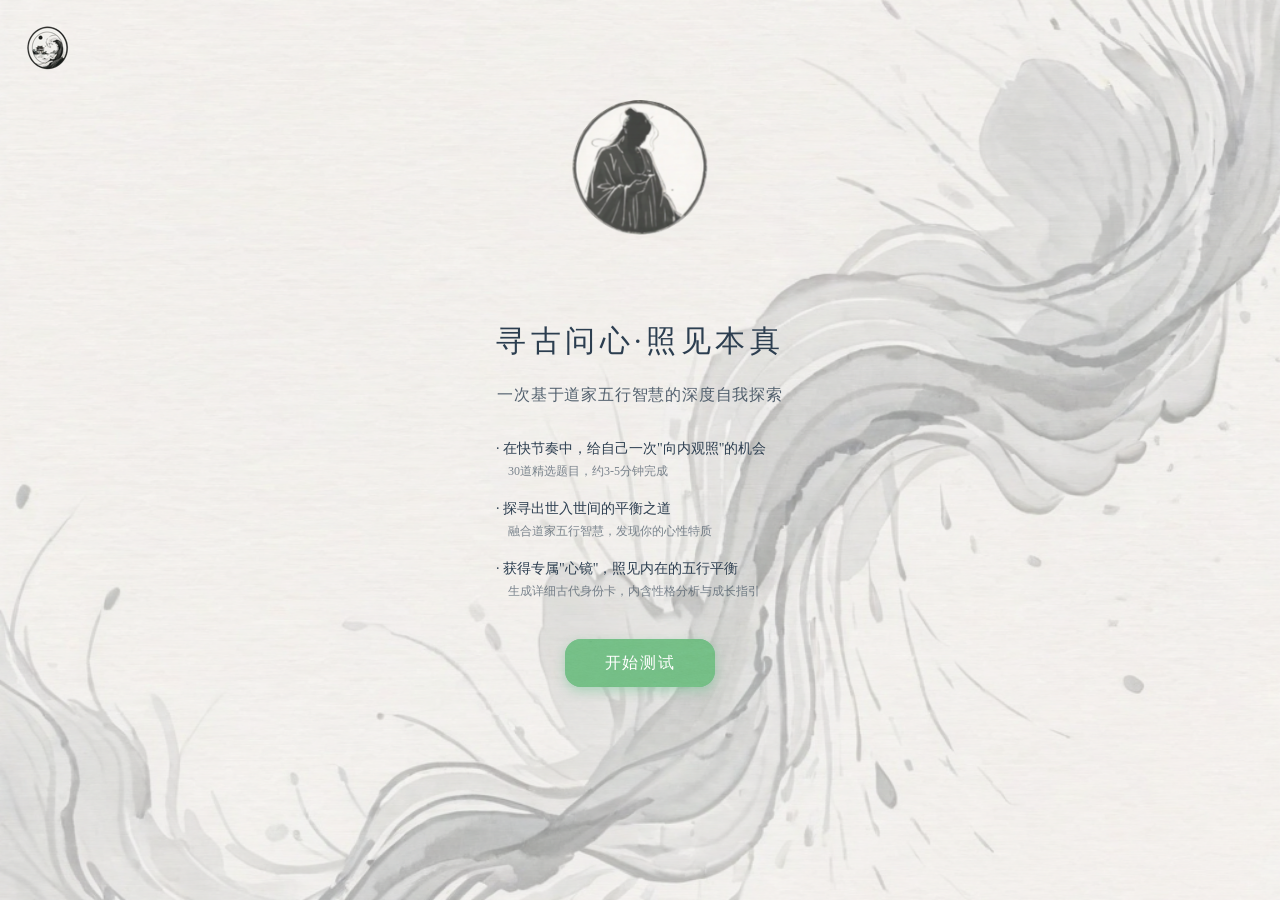
==== commit 2b2cbf06: "fix: 使用标准ESM格式构建H5，移除IIFE" ====
--- a/ancient-test/index.html
+++ b/ancient-test/index.html
@@ -9,7 +9,7 @@
       /* Google Fonts @import removed - not accessible in all network environments (e.g. WeChat in China).
          Using system fonts as fallback for better compatibility. */
     </style>
-    <script src="./assets/index-Cpy6u-vS.js"></script>
+    <script type="module" src="./assets/index-BTq9drXa.js"></script>
     <link rel="stylesheet" href="./assets/style-C6v1XLmv.css">
   </head>
   <body>
